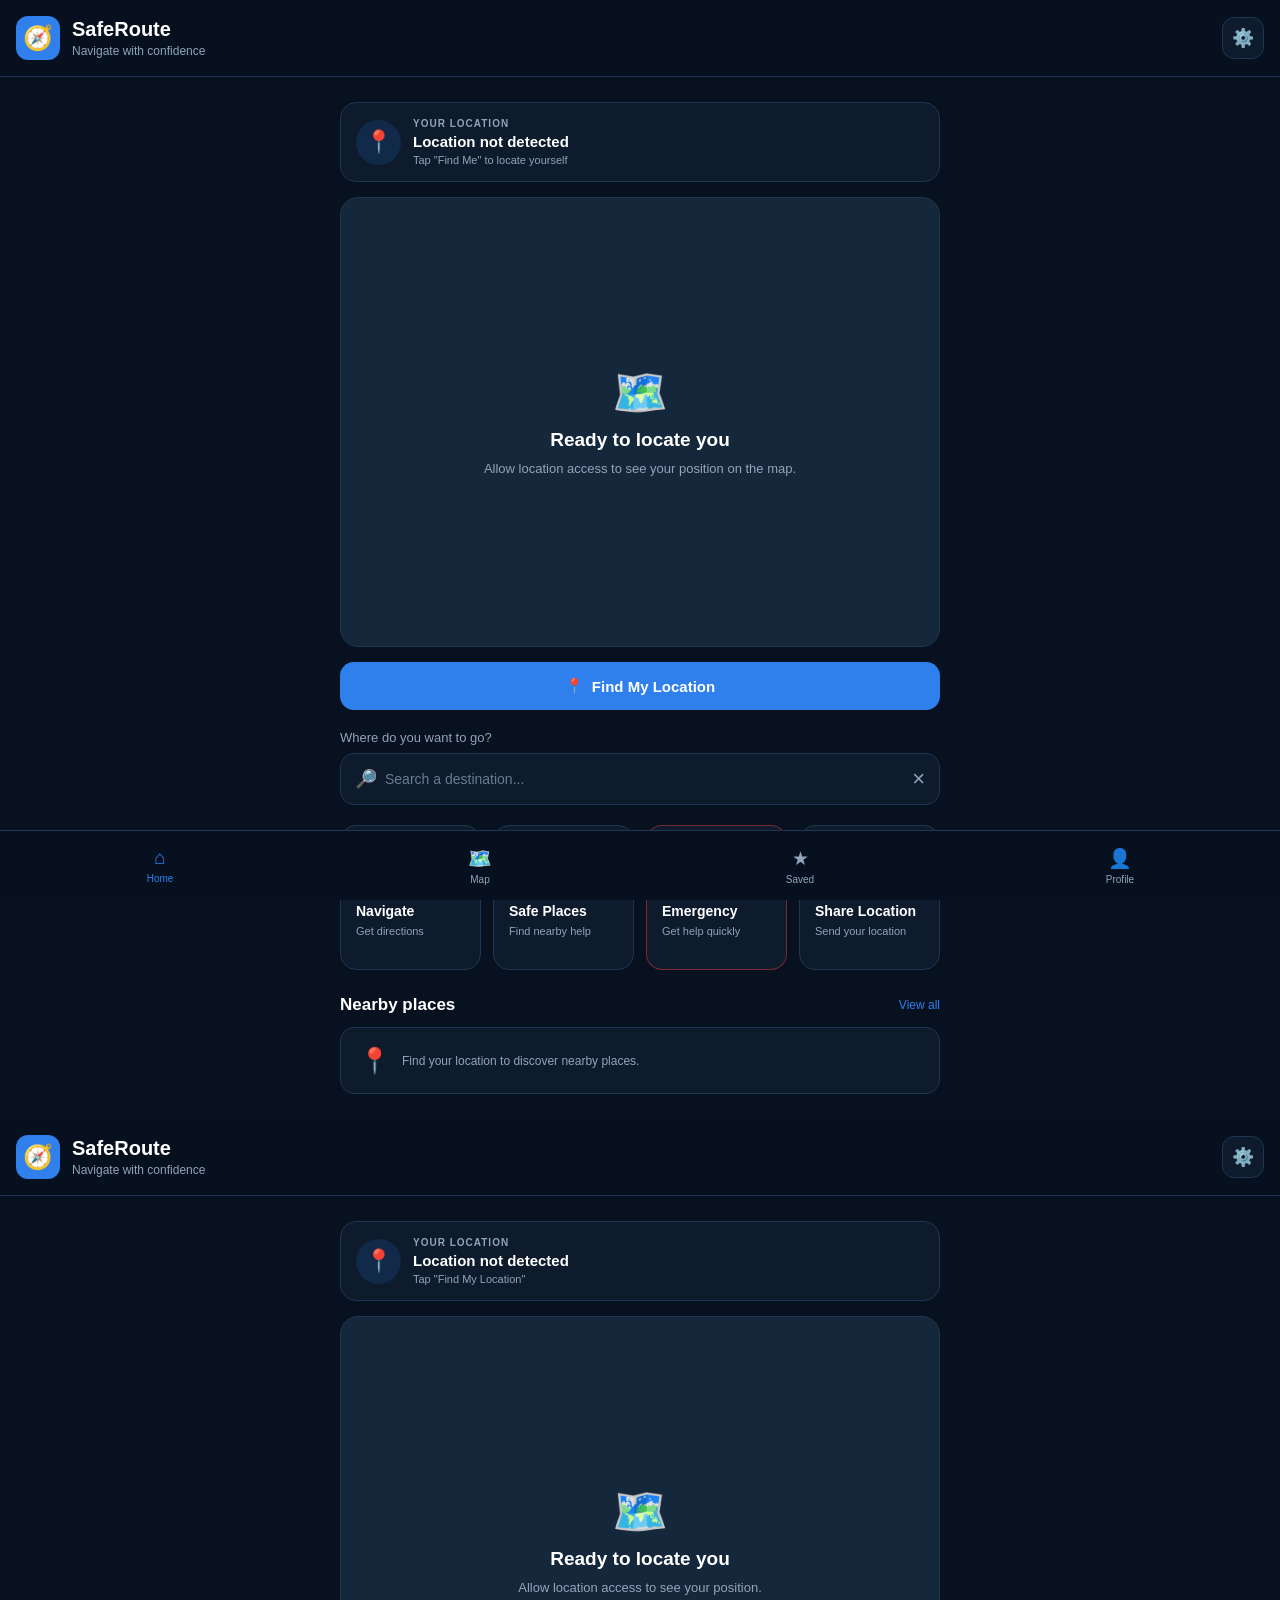
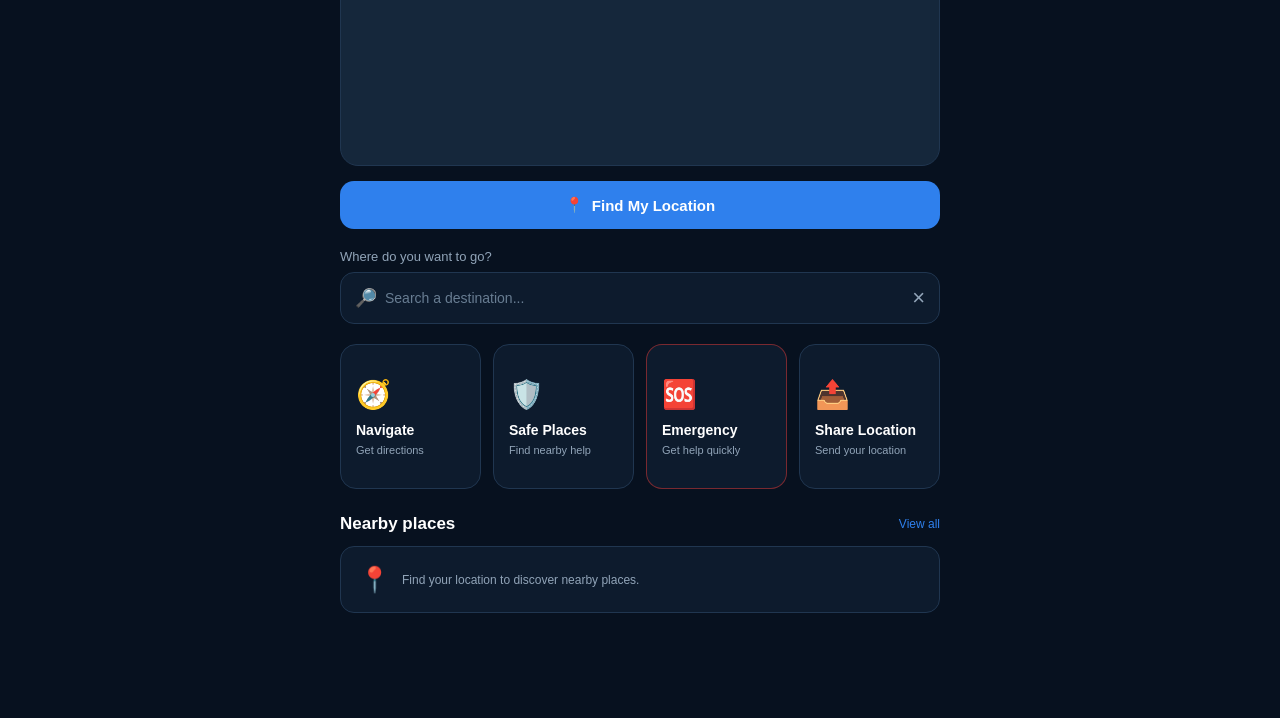
==== index.html @ ec93688d "Rename Index.html to index.html" ====
<!DOCTYPE html>
<html lang="en">
<head>
    <meta charset="UTF-8">

    <meta
        name="viewport"
        content="width=device-width, initial-scale=1.0"
    >

    <meta
        name="theme-color"
        content="#0b1220"
    >

    <meta
        name="description"
        content="SafeRoute - Smart navigation and emergency location assistant"
    >

    <title>SafeRoute</title>

    <link
        rel="stylesheet"
        href="style.css"
    >
</head>

<body>

    <!-- =========================
         APP HEADER
    ========================== -->

    <header class="app-header">

        <div class="brand">
            <div class="brand-icon">🧭</div>

            <div>
                <h1>SafeRoute</h1>
                <p>Navigate with confidence</p>
            </div>
        </div>

        <button
            id="settingsButton"
            class="icon-button"
            aria-label="Settings"
        >
            ⚙️
        </button>

    </header>


    <!-- =========================
         MAIN APP
    ========================== -->

    <main class="app-container">

        <!-- Location status -->

        <section class="location-card">

            <div class="status-icon" id="locationStatusIcon">
                📍
            </div>

            <div class="location-information">

                <span class="small-label">
                    YOUR LOCATION
                </span>

                <strong id="locationText">
                    Location not detected
                </strong>

                <span id="coordinatesText">
                    Tap "Find Me" to locate yourself
                </span>

            </div>

        </section>


        <!-- MAP -->

        <section class="map-container">

            <div id="map">

                <div class="map-message" id="mapMessage">

                    <div class="map-message-icon">
                        🗺️
                    </div>

                    <h2>Ready to locate you</h2>

                    <p>
                        Allow location access to see
                        your position on the map.
                    </p>

                </div>

            </div>

        </section>


        <!-- FIND ME -->

        <button
            id="findMeButton"
            class="primary-button"
        >
            <span>📍</span>
            <span>Find My Location</span>
        </button>


        <!-- DESTINATION SEARCH -->

        <section class="destination-section">

            <label for="destinationInput">
                Where do you want to go?
            </label>

            <div class="search-box">

                <span class="search-icon">
                    🔎
                </span>

                <input
                    type="text"
                    id="destinationInput"
                    placeholder="Search a destination..."
                    autocomplete="off"
                >

                <button
                    id="clearSearchButton"
                    class="clear-button"
                    aria-label="Clear search"
                >
                    ×
                </button>

            </div>

        </section>


        <!-- MAIN ACTIONS -->

        <section class="actions-grid">

            <button
                class="action-card"
                id="navigateButton"
            >

                <span class="action-icon">
                    🧭
                </span>

                <strong>
                    Navigate
                </strong>

                <small>
                    Get directions
                </small>

            </button>


            <button
                class="action-card"
                id="safePlacesButton"
            >

                <span class="action-icon">
                    🛡️
                </span>

                <strong>
                    Safe Places
                </strong>

                <small>
                    Find nearby help
                </small>

            </button>


            <button
                class="action-card emergency-card"
                id="emergencyButton"
            >

                <span class="action-icon">
                    🆘
                </span>

                <strong>
                    Emergency
                </strong>

                <small>
                    Get help quickly
                </small>

            </button>


            <button
                class="action-card"
                id="shareLocationButton"
            >

                <span class="action-icon">
                    📤
                </span>

                <strong>
                    Share Location
                </strong>

                <small>
                    Send your location
                </small>

            </button>

        </section>


        <!-- QUICK PLACES -->

        <section class="quick-section">

            <div class="section-heading">

                <h2>
                    Nearby places
                </h2>

                <button id="viewAllButton">
                    View all
                </button>

            </div>


            <div class="nearby-list" id="nearbyList">

                <div class="nearby-placeholder">

                    <span>📍</span>

                    <p>
                        Find your location to discover
                        nearby places.
                    </p>

                </div>

            </div>

        </section>

    </main>


    <!-- =========================
         BOTTOM NAVIGATION
    ========================== -->

    <nav class="bottom-navigation">

        <button
            class="nav-item active"
            id="homeNav"
        >
            <span>⌂</span>
            <small>Home</small>
        </button>


        <button
            class="nav-item"
            id="mapNav"
        >
            <span>🗺️</span>
            <small>Map</small>
        </button>


        <button
            class="nav-item"
            id="savedNav"
        >
            <span>★</span>
            <small>Saved</small>
        </button>


        <button
            class="nav-item"
            id="profileNav"
        >
            <span>👤</span>
            <small>Profile</small>
        </button>

    </nav>


    <!-- =========================
         EMERGENCY MODAL
    ========================== -->

    <div
        class="modal hidden"
        id="emergencyModal"
    >

        <div class="modal-content emergency-modal">

            <button
                class="modal-close"
                id="closeEmergencyButton"
            >
                ×
            </button>

            <div class="emergency-symbol">
                🆘
            </div>

            <h2>
                Emergency Mode
            </h2>

            <p>
                Your location can be shared with
                your trusted emergency contact.
            </p>

            <div class="emergency-location">

                <span>
                    Current location
                </span>

                <strong id="emergencyLocationText">
                    Not available
                </strong>

            </div>

            <button
                id="shareEmergencyButton"
                class="emergency-action-button"
            >
                📤 Share My Location
            </button>

        </div>

    </div>


    <!-- =========================
         JAVASCRIPT
    ========================== -->

    <script src="app.js"></script>

</body>
</html><!DOCTYPE html>
<html lang="en">
<head>
    <meta charset="UTF-8">

    <meta name="viewport"
          content="width=device-width, initial-scale=1.0">

    <meta name="theme-color"
          content="#07111f">

    <meta name="description"
          content="SafeRoute - Smart navigation and emergency location assistant">

    <title>SafeRoute</title>

    <link rel="stylesheet" href="style.css">
</head>

<body>

    <!-- HEADER -->
    <header class="app-header">

        <div class="brand">
            <div class="brand-icon">🧭</div>

            <div>
                <h1>SafeRoute</h1>
                <p>Navigate with confidence</p>
            </div>
        </div>

        <button
            id="settingsButton"
            class="icon-button">
            ⚙️
        </button>

    </header>


    <!-- MAIN APP -->
    <main class="app-container">

        <!-- LOCATION -->
        <section class="location-card">

            <div
                class="status-icon"
                id="locationStatusIcon">
                📍
            </div>

            <div class="location-information">

                <span class="small-label">
                    YOUR LOCATION
                </span>

                <strong id="locationText">
                    Location not detected
                </strong>

                <span id="coordinatesText">
                    Tap "Find My Location"
                </span>

            </div>

        </section>


        <!-- MAP AREA -->
        <section class="map-container">

            <div id="map">

                <div
                    class="map-message"
                    id="mapMessage">

                    <div class="map-message-icon">
                        🗺️
                    </div>

                    <h2>
                        Ready to locate you
                    </h2>

                    <p>
                        Allow location access to see
                        your position.
                    </p>

                </div>

            </div>

        </section>


        <!-- FIND LOCATION -->
        <button
            id="findMeButton"
            class="primary-button">

            <span>📍</span>

            <span>
                Find My Location
            </span>

        </button>


        <!-- DESTINATION -->
        <section class="destination-section">

            <label for="destinationInput">
                Where do you want to go?
            </label>

            <div class="search-box">

                <span class="search-icon">
                    🔎
                </span>

                <input
                    type="text"
                    id="destinationInput"
                    placeholder="Search a destination..."
                    autocomplete="off">

                <button
                    id="clearSearchButton"
                    class="clear-button">

                    ×

                </button>

            </div>

        </section>


        <!-- ACTIONS -->
        <section class="actions-grid">

            <button
                class="action-card"
                id="navigateButton">

                <span class="action-icon">
                    🧭
                </span>

                <strong>
                    Navigate
                </strong>

                <small>
                    Get directions
                </small>

            </button>


            <button
                class="action-card"
                id="safePlacesButton">

                <span class="action-icon">
                    🛡️
                </span>

                <strong>
                    Safe Places
                </strong>

                <small>
                    Find nearby help
                </small>

            </button>


            <button
                class="action-card emergency-card"
                id="emergencyButton">

                <span class="action-icon">
                    🆘
                </span>

                <strong>
                    Emergency
                </strong>

                <small>
                    Get help quickly
                </small>

            </button>


            <button
                class="action-card"
                id="shareLocationButton">

                <span class="action-icon">
                    📤
                </span>

                <strong>
                    Share Location
                </strong>

                <small>
                    Send your location
                </small>

            </button>

        </section>


        <!-- NEARBY PLACES -->
        <section class="quick-section">

            <div class="section-heading">

                <h2>
                    Nearby places
                </h2>

                <button id="viewAllButton">
                    View all
                </button>

            </div>


            <div
                class="nearby-list"
                id="nearbyList">

                <div class="nearby-placeholder">

                    <span>📍</span>

                    <p>
                        Find your location to discover
                        nearby places.
                    </p>

                </div>

            </div>

        </section>

    </main>


    <!-- BOTTOM NAVIGATION -->
    <nav class="bottom-navigation">

        <button
            class="nav-item active"
            id="homeNav">

            <span>⌂</span>
            <small>Home</small>

        </button>


        <button
            class="nav-item"
            id="mapNav">

            <span>🗺️</span>
            <small>Map</small>

        </button>


        <button
            class="nav-item"
            id="savedNav">

            <span>★</span>
            <small>Saved</small>

        </button>


        <button
            class="nav-item"
            id="profileNav">

            <span>👤</span>
            <small>Profile</small>

        </button>

    </nav>


    <!-- EMERGENCY MODAL -->
    <div
        class="modal hidden"
        id="emergencyModal">

        <div class="modal-content emergency-modal">

            <button
                class="modal-close"
                id="closeEmergencyButton">

                ×

            </button>


            <div class="emergency-symbol">
                🆘
            </div>

            <h2>
                Emergency Mode
            </h2>

            <p>
                Your current location can be shared
                with someone you trust.
            </p>


            <div class="emergency-location">

                <span>
                    Current location
                </span>

                <strong id="emergencyLocationText">
                    Not available
                </strong>

            </div>


            <button
                id="shareEmergencyButton"
                class="emergency-action-button">

                📤 Share My Location

            </button>

        </div>

    </div>


    <!-- =================================================
         SAFEROUTE JAVASCRIPT
         Everything below is JavaScript.
    ================================================== -->

    <script>

        "use strict";


        /* ==========================================
           VARIABLES
        ========================================== */

        let currentLocation = null;


        /* ==========================================
           ELEMENTS
        ========================================== */

        const findMeButton =
            document.getElementById("findMeButton");

        const locationText =
            document.getElementById("locationText");

        const coordinatesText =
            document.getElementById("coordinatesText");

        const locationStatusIcon =
            document.getElementById("locationStatusIcon");

        const mapMessage =
            document.getElementById("mapMessage");

        const destinationInput =
            document.getElementById("destinationInput");

        const clearSearchButton =
            document.getElementById("clearSearchButton");

        const navigateButton =
            document.getElementById("navigateButton");

        const safePlacesButton =
            document.getElementById("safePlacesButton");

        const emergencyButton =
            document.getElementById("emergencyButton");

        const shareLocationButton =
            document.getElementById("shareLocationButton");

        const emergencyModal =
            document.getElementById("emergencyModal");

        const closeEmergencyButton =
            document.getElementById("closeEmergencyButton");

        const shareEmergencyButton =
            document.getElementById("shareEmergencyButton");

        const emergencyLocationText =
            document.getElementById("emergencyLocationText");

        const nearbyList =
            document.getElementById("nearbyList");


        /* ==========================================
           START APP
        ========================================== */

        document.addEventListener(
            "DOMContentLoaded",
            function () {

                console.log("SafeRoute started.");

                checkLocationSupport();

            }
        );


        /* ==========================================
           CHECK GPS
        ========================================== */

        function checkLocationSupport() {

            if (!navigator.geolocation) {

                locationText.textContent =
                    "GPS not supported";

                coordinatesText.textContent =
                    "Your browser cannot access location.";

                findMeButton.disabled = true;

                return;
            }


            locationText.textContent =
                "Ready to locate you";

            coordinatesText.textContent =
                "Tap Find My Location";
        }


        /* ==========================================
           FIND LOCATION
        ========================================== */

        function findMyLocation() {

            if (!navigator.geolocation) {

                showLocationError(
                    "GPS is not supported by this browser."
                );

                return;
            }


            findMeButton.disabled = true;

            findMeButton.innerHTML =
                "<span>⏳</span><span>Finding you...</span>";

            locationText.textContent =
                "Finding your location...";

            coordinatesText.textContent =
                "Please allow location access";


            navigator.geolocation.getCurrentPosition(

                handleLocationSuccess,

                handleLocationError,

                {
                    enableHighAccuracy: true,
                    timeout: 20000,
                    maximumAge: 0
                }

            );

        }


        /* ==========================================
           LOCATION SUCCESS
        ========================================== */

        function handleLocationSuccess(position) {

            const latitude =
                position.coords.latitude;

            const longitude =
                position.coords.longitude;

            const accuracy =
                position.coords.accuracy;


            currentLocation = {

                latitude: latitude,

                longitude: longitude,

                accuracy: accuracy

            };


            locationText.textContent =
                "Location detected";


            coordinatesText.textContent =
                latitude.toFixed(6) +
                ", " +
                longitude.toFixed(6) +
                " • Accuracy ±" +
                Math.round(accuracy) +
                "m";


            locationStatusIcon.textContent =
                "✅";


            findMeButton.disabled = false;

            findMeButton.innerHTML =
                "<span>📍</span>" +
                "<span>Update My Location</span>";


            mapMessage.innerHTML = `

                <div class="map-message-icon">
                    📍
                </div>

                <h2>
                    You are here
                </h2>

                <p>
                    Latitude:
                    ${latitude.toFixed(6)}

                    <br>

                    Longitude:
                    ${longitude.toFixed(6)}
                </p>

            `;


            updateEmergencyLocation();

            updateNearbyPlaces();


            console.log(
                "SafeRoute location:",
                currentLocation
            );

        }


        /* ==========================================
           LOCATION ERROR
        ========================================== */

        function handleLocationError(error) {

            let message =
                "Unable to determine your location.";


            if (
                error.code ===
                error.PERMISSION_DENIED
            ) {

                message =
                    "Location permission was denied.";

            }


            else if (
                error.code ===
                error.POSITION_UNAVAILABLE
            ) {

                message =
                    "Your location is unavailable.";

            }


            else if (
                error.code ===
                error.TIMEOUT
            ) {

                message =
                    "Location request timed out.";

            }


            showLocationError(message);

        }


        /* ==========================================
           SHOW GPS ERROR
        ========================================== */

        function showLocationError(message) {

            locationText.textContent =
                "Location unavailable";

            coordinatesText.textContent =
                message;

            locationStatusIcon.textContent =
                "⚠️";


            findMeButton.disabled = false;

            findMeButton.innerHTML =
                "<span>📍</span>" +
                "<span>Try Again</span>";

        }


        /* ==========================================
           SEARCH BOX
        ========================================== */

        destinationInput.addEventListener(
            "input",
            function () {

                if (
                    destinationInput.value.trim()
                    === ""
                ) {

                    clearSearchButton.style.display =
                        "none";

                }

                else {

                    clearSearchButton.style.display =
                        "block";

                }

            }
        );


        /* ==========================================
           CLEAR SEARCH
        ========================================== */

        clearSearchButton.addEventListener(
            "click",
            function () {

                destinationInput.value = "";

                clearSearchButton.style.display =
                    "none";

                destinationInput.focus();

            }
        );


        /* ==========================================
           NAVIGATE
        ========================================== */

        navigateButton.addEventListener(
            "click",
            function () {

                const destination =
                    destinationInput.value.trim();


                if (!currentLocation) {

                    alert(
                        "Please find your location first."
                    );

                    findMyLocation();

                    return;
                }


                if (!destination) {

                    alert(
                        "Enter a destination first."
                    );

                    destinationInput.focus();

                    return;
                }


                alert(
                    "Navigation for " +
                    destination +
                    " will be connected next."
                );

            }
        );


        /* ==========================================
           SAFE PLACES
        ========================================== */

        safePlacesButton.addEventListener(
            "click",
            function () {

                if (!currentLocation) {

                    alert(
                        "Please find your location first."
                    );

                    findMyLocation();

                    return;
                }


                alert(
                    "Nearby hospitals, police stations, " +
                    "pharmacies and other places will " +
                    "be connected next."
                );

            }
        );


        /* ==========================================
           EMERGENCY MODE
        ========================================== */

        emergencyButton.addEventListener(
            "click",
            function () {

                updateEmergencyLocation();

                emergencyModal.classList.remove(
                    "hidden"
                );

            }
        );


        /* ==========================================
           CLOSE EMERGENCY
        ========================================== */

        closeEmergencyButton.addEventListener(
            "click",
            function () {

                emergencyModal.classList.add(
                    "hidden"
                );

            }
        );


        /* ==========================================
           UPDATE EMERGENCY LOCATION
        ========================================== */

        function updateEmergencyLocation() {

            if (!currentLocation) {

                emergencyLocationText.textContent =
                    "Location not detected";

                return;
            }


            emergencyLocationText.textContent =

                currentLocation.latitude.toFixed(6) +
                ", " +
                currentLocation.longitude.toFixed(6);

        }


        /* ==========================================
           SHARE LOCATION
        ========================================== */

        async function shareCurrentLocation() {

            if (!currentLocation) {

                alert(
                    "Find your location first."
                );

                findMyLocation();

                return;
            }


            const latitude =
                currentLocation.latitude;

            const longitude =
                currentLocation.longitude;


            const locationURL =
                "https://www.google.com/maps?q=" +
                latitude +
                "," +
                longitude;


            const shareText =
                "My current SafeRoute location:\n" +
                locationURL;


            if (navigator.share) {

                try {

                    await navigator.share({

                        title:
                            "My SafeRoute Location",

                        text:
                            shareText

                    });

                }

                catch (error) {

                    console.log(
                        "Sharing cancelled."
                    );

                }

            }

            else {

                try {

                    await navigator.clipboard.writeText(
                        locationURL
                    );

                    alert(
                        "Location link copied."
                    );

                }

                catch (error) {

                    alert(locationURL);

                }
---- style.css ----
/* ================================
   SAFEROUTE
   GLOBAL STYLES
================================ */

* {
    margin: 0;
    padding: 0;
    box-sizing: border-box;
}

:root {
    --background: #07111f;
    --surface: #0d1b2d;
    --surface-light: #13263d;
    --border: #203650;
    --text: #ffffff;
    --muted: #91a4b8;
    --primary: #2f80ed;
    --primary-dark: #1765c1;
    --danger: #e53935;
    --success: #20c997;
}

html {
    scroll-behavior: smooth;
}

body {
    min-height: 100vh;
    background: var(--background);
    color: var(--text);
    font-family: Arial, Helvetica, sans-serif;
    padding-bottom: 80px;
}


/* ================================
   HEADER
================================ */

.app-header {
    position: sticky;
    top: 0;
    z-index: 100;

    display: flex;
    align-items: center;
    justify-content: space-between;

    padding: 16px;

    background: rgba(7, 17, 31, 0.96);
    border-bottom: 1px solid var(--border);
}

.brand {
    display: flex;
    align-items: center;
    gap: 12px;
}

.brand-icon {
    width: 44px;
    height: 44px;

    display: flex;
    align-items: center;
    justify-content: center;

    border-radius: 12px;

    background: var(--primary);

    font-size: 24px;
}

.brand h1 {
    font-size: 20px;
    margin-bottom: 3px;
}

.brand p {
    color: var(--muted);
    font-size: 12px;
}

.icon-button {
    width: 42px;
    height: 42px;

    border: 1px solid var(--border);
    border-radius: 12px;

    background: var(--surface);

    color: white;
    font-size: 18px;

    cursor: pointer;
}


/* ================================
   MAIN CONTAINER
================================ */

.app-container {
    width: 100%;
    max-width: 650px;

    margin: auto;
    padding: 16px;
}


/* ================================
   LOCATION CARD
================================ */

.location-card {
    display: flex;
    align-items: center;

    gap: 12px;

    padding: 15px;

    margin-bottom: 15px;

    border: 1px solid var(--border);
    border-radius: 16px;

    background: var(--surface);
}

.status-icon {
    width: 45px;
    height: 45px;

    display: flex;
    align-items: center;
    justify-content: center;

    border-radius: 50%;

    background: rgba(47, 128, 237, 0.15);

    font-size: 22px;
}

.location-information {
    display: flex;
    flex-direction: column;

    gap: 4px;

    min-width: 0;
}

.small-label {
    color: var(--muted);
    font-size: 10px;
    font-weight: bold;
    letter-spacing: 1px;
}

#locationText {
    font-size: 15px;

    overflow: hidden;
    text-overflow: ellipsis;
    white-space: nowrap;
}

#coordinatesText {
    color: var(--muted);
    font-size: 11px;
}


/* ================================
   MAP
================================ */

.map-container {
    width: 100%;
    height: 350px;

    overflow: hidden;

    margin-bottom: 15px;

    border-radius: 18px;

    border: 1px solid var(--border);

    background: #15273b;
}

#map {
    width: 100%;
    height: 100%;

    position: relative;
}

.map-message {
    position: absolute;

    top: 50%;
    left: 50%;

    transform: translate(-50%, -50%);

    width: 85%;

    text-align: center;

    padding: 20px;
}

.map-message-icon {
    font-size: 45px;

    margin-bottom: 10px;
}

.map-message h2 {
    font-size: 19px;

    margin-bottom: 8px;
}

.map-message p {
    color: var(--muted);

    font-size: 13px;

    line-height: 1.5;
}


/* ================================
   PRIMARY BUTTON
================================ */

.primary-button {
    width: 100%;

    display: flex;
    align-items: center;
    justify-content: center;

    gap: 8px;

    padding: 15px;

    border: none;
    border-radius: 14px;

    background: var(--primary);

    color: white;

    font-size: 15px;
    font-weight: bold;

    cursor: pointer;

    margin-bottom: 20px;

    transition: 0.2s;
}

.primary-button:active {
    transform: scale(0.98);
    background: var(--primary-dark);
}


/* ================================
   DESTINATION SEARCH
================================ */

.destination-section {
    margin-bottom: 20px;
}

.destination-section label {
    display: block;

    margin-bottom: 8px;

    color: var(--muted);

    font-size: 13px;
}

.search-box {
    display: flex;
    align-items: center;

    gap: 8px;

    padding: 12px 14px;

    border-radius: 14px;

    border: 1px solid var(--border);

    background: var(--surface);
}

.search-icon {
    font-size: 18px;
}

.search-box input {
    width: 100%;

    border: none;
    outline: none;

    background: transparent;

    color: white;

    font-size: 14px;
}

.search-box input::placeholder {
    color: #687d92;
}

.clear-button {
    border: none;

    background: transparent;

    color: var(--muted);

    font-size: 22px;

    cursor: pointer;
}


/* ================================
   ACTION GRID
================================ */

.actions-grid {
    display: grid;

    grid-template-columns: repeat(2, 1fr);

    gap: 12px;

    margin-bottom: 25px;
}

.action-card {
    min-height: 125px;

    display: flex;
    flex-direction: column;

    align-items: flex-start;
    justify-content: center;

    gap: 6px;

    padding: 15px;

    border: 1px solid var(--border);

    border-radius: 16px;

    background: var(--surface);

    color: white;

    text-align: left;

    cursor: pointer;

    transition: 0.2s;
}

.action-card:active {
    transform: scale(0.97);
}

.action-icon {
    font-size: 28px;

    margin-bottom: 5px;
}

.action-card strong {
    font-size: 14px;
}

.action-card small {
    color: var(--muted);

    font-size: 11px;
}

.emergency-card {
    border-color: rgba(229, 57, 53, 0.5);
}


/* ================================
   NEARBY PLACES
================================ */

.section-heading {
    display: flex;

    align-items: center;
    justify-content: space-between;

    margin-bottom: 12px;
}

.section-heading h2 {
    font-size: 17px;
}

.section-heading button {
    border: none;

    background: transparent;

    color: var(--primary);

    font-size: 12px;

    cursor: pointer;
}

.nearby-list {
    display: flex;
    flex-direction: column;

    gap: 10px;
}

.nearby-placeholder {
    display: flex;
    align-items: center;

    gap: 12px;

    padding: 18px;

    border-radius: 14px;

    border: 1px solid var(--border);

    background: var(--surface);
}

.nearby-placeholder span {
    font-size: 25px;
}

.nearby-placeholder p {
    color: var(--muted);

    font-size: 12px;

    line-height: 1.5;
}


/* ================================
   BOTTOM NAVIGATION
================================ */

.bottom-navigation {
    position: fixed;

    bottom: 0;
    left: 0;
    right: 0;

    z-index: 200;

    height: 70px;

    display: flex;
    align-items: center;
    justify-content: space-around;

    background: rgba(7, 17, 31, 0.98);

    border-top: 1px solid var(--border);
}

.nav-item {
    width: 25%;
    height: 100%;

    display: flex;
    flex-direction: column;

    align-items: center;
    justify-content: center;

    gap: 4px;

    border: none;

    background: transparent;

    color: var(--muted);

    cursor: pointer;
}

.nav-item span {
    font-size: 19px;
}

.nav-item small {
    font-size: 10px;
}

.nav-item.active {
    color: var(--primary);
}


/* ================================
   MODAL
================================ */

.modal {
    position: fixed;

    inset: 0;

    z-index: 1000;

    display: flex;
    align-items: center;
    justify-content: center;

    padding: 20px;

    background: rgba(0, 0, 0, 0.75);
}

.hidden {
    display: none;
}

.modal-content {
    width: 100%;
    max-width: 400px;

    position: relative;

    padding: 25px;

    border-radius: 20px;

    background: var(--surface);

    border: 1px solid var(--border);

    text-align: center;
}

.modal-close {
    position: absolute;

    top: 12px;
    right: 15px;

    border: none;

    background: transparent;

    color: var(--muted);

    font-size: 28px;

    cursor: pointer;
}

.emergency-symbol {
    font-size: 55px;

    margin-bottom: 10px;
}

.emergency-modal h2 {
    margin-bottom: 10px;
}

.emergency-modal > p {
    color: var(--muted);

    font-size: 13px;

    line-height: 1.5;

    margin-bottom: 20px;
}

.emergency-location {
    display: flex;
    flex-direction: column;

    gap: 6px;

    padding: 14px;

    margin-bottom: 15px;

    border-radius: 12px;

    background: var(--background);
}

.emergency-location span {
    color: var(--muted);

    font-size: 11px;
}

.emergency-location strong {
    font-size: 12px;

    word-break: break-word;
}

.emergency-action-button {
    width: 100%;

    padding: 14px;

    border: none;

    border-radius: 12px;

    background: var(--danger);

    color: white;

    font-weight: bold;

    cursor: pointer;
}


/* ================================
   RESPONSIVE DESIGN
================================ */

@media (min-width: 700px) {

    .app-container {
        padding: 25px;
    }

    .map-container {
        height: 450px;
    }

    .actions-grid {
        grid-template-columns: repeat(4, 1fr);
    }

    .action-card {
        min-height: 145px;
    }
}
---- style.css ----
/* ================================
   SAFEROUTE
   GLOBAL STYLES
================================ */

* {
    margin: 0;
    padding: 0;
    box-sizing: border-box;
}

:root {
    --background: #07111f;
    --surface: #0d1b2d;
    --surface-light: #13263d;
    --border: #203650;
    --text: #ffffff;
    --muted: #91a4b8;
    --primary: #2f80ed;
    --primary-dark: #1765c1;
    --danger: #e53935;
    --success: #20c997;
}

html {
    scroll-behavior: smooth;
}

body {
    min-height: 100vh;
    background: var(--background);
    color: var(--text);
    font-family: Arial, Helvetica, sans-serif;
    padding-bottom: 80px;
}


/* ================================
   HEADER
================================ */

.app-header {
    position: sticky;
    top: 0;
    z-index: 100;

    display: flex;
    align-items: center;
    justify-content: space-between;

    padding: 16px;

    background: rgba(7, 17, 31, 0.96);
    border-bottom: 1px solid var(--border);
}

.brand {
    display: flex;
    align-items: center;
    gap: 12px;
}

.brand-icon {
    width: 44px;
    height: 44px;

    display: flex;
    align-items: center;
    justify-content: center;

    border-radius: 12px;

    background: var(--primary);

    font-size: 24px;
}

.brand h1 {
    font-size: 20px;
    margin-bottom: 3px;
}

.brand p {
    color: var(--muted);
    font-size: 12px;
}

.icon-button {
    width: 42px;
    height: 42px;

    border: 1px solid var(--border);
    border-radius: 12px;

    background: var(--surface);

    color: white;
    font-size: 18px;

    cursor: pointer;
}


/* ================================
   MAIN CONTAINER
================================ */

.app-container {
    width: 100%;
    max-width: 650px;

    margin: auto;
    padding: 16px;
}


/* ================================
   LOCATION CARD
================================ */

.location-card {
    display: flex;
    align-items: center;

    gap: 12px;

    padding: 15px;

    margin-bottom: 15px;

    border: 1px solid var(--border);
    border-radius: 16px;

    background: var(--surface);
}

.status-icon {
    width: 45px;
    height: 45px;

    display: flex;
    align-items: center;
    justify-content: center;

    border-radius: 50%;

    background: rgba(47, 128, 237, 0.15);

    font-size: 22px;
}

.location-information {
    display: flex;
    flex-direction: column;

    gap: 4px;

    min-width: 0;
}

.small-label {
    color: var(--muted);
    font-size: 10px;
    font-weight: bold;
    letter-spacing: 1px;
}

#locationText {
    font-size: 15px;

    overflow: hidden;
    text-overflow: ellipsis;
    white-space: nowrap;
}

#coordinatesText {
    color: var(--muted);
    font-size: 11px;
}


/* ================================
   MAP
================================ */

.map-container {
    width: 100%;
    height: 350px;

    overflow: hidden;

    margin-bottom: 15px;

    border-radius: 18px;

    border: 1px solid var(--border);

    background: #15273b;
}

#map {
    width: 100%;
    height: 100%;

    position: relative;
}

.map-message {
    position: absolute;

    top: 50%;
    left: 50%;

    transform: translate(-50%, -50%);

    width: 85%;

    text-align: center;

    padding: 20px;
}

.map-message-icon {
    font-size: 45px;

    margin-bottom: 10px;
}

.map-message h2 {
    font-size: 19px;

    margin-bottom: 8px;
}

.map-message p {
    color: var(--muted);

    font-size: 13px;

    line-height: 1.5;
}


/* ================================
   PRIMARY BUTTON
================================ */

.primary-button {
    width: 100%;

    display: flex;
    align-items: center;
    justify-content: center;

    gap: 8px;

    padding: 15px;

    border: none;
    border-radius: 14px;

    background: var(--primary);

    color: white;

    font-size: 15px;
    font-weight: bold;

    cursor: pointer;

    margin-bottom: 20px;

    transition: 0.2s;
}

.primary-button:active {
    transform: scale(0.98);
    background: var(--primary-dark);
}


/* ================================
   DESTINATION SEARCH
================================ */

.destination-section {
    margin-bottom: 20px;
}

.destination-section label {
    display: block;

    margin-bottom: 8px;

    color: var(--muted);

    font-size: 13px;
}

.search-box {
    display: flex;
    align-items: center;

    gap: 8px;

    padding: 12px 14px;

    border-radius: 14px;

    border: 1px solid var(--border);

    background: var(--surface);
}

.search-icon {
    font-size: 18px;
}

.search-box input {
    width: 100%;

    border: none;
    outline: none;

    background: transparent;

    color: white;

    font-size: 14px;
}

.search-box input::placeholder {
    color: #687d92;
}

.clear-button {
    border: none;

    background: transparent;

    color: var(--muted);

    font-size: 22px;

    cursor: pointer;
}


/* ================================
   ACTION GRID
================================ */

.actions-grid {
    display: grid;

    grid-template-columns: repeat(2, 1fr);

    gap: 12px;

    margin-bottom: 25px;
}

.action-card {
    min-height: 125px;

    display: flex;
    flex-direction: column;

    align-items: flex-start;
    justify-content: center;

    gap: 6px;

    padding: 15px;

    border: 1px solid var(--border);

    border-radius: 16px;

    background: var(--surface);

    color: white;

    text-align: left;

    cursor: pointer;

    transition: 0.2s;
}

.action-card:active {
    transform: scale(0.97);
}

.action-icon {
    font-size: 28px;

    margin-bottom: 5px;
}

.action-card strong {
    font-size: 14px;
}

.action-card small {
    color: var(--muted);

    font-size: 11px;
}

.emergency-card {
    border-color: rgba(229, 57, 53, 0.5);
}


/* ================================
   NEARBY PLACES
================================ */

.section-heading {
    display: flex;

    align-items: center;
    justify-content: space-between;

    margin-bottom: 12px;
}

.section-heading h2 {
    font-size: 17px;
}

.section-heading button {
    border: none;

    background: transparent;

    color: var(--primary);

    font-size: 12px;

    cursor: pointer;
}

.nearby-list {
    display: flex;
    flex-direction: column;

    gap: 10px;
}

.nearby-placeholder {
    display: flex;
    align-items: center;

    gap: 12px;

    padding: 18px;

    border-radius: 14px;

    border: 1px solid var(--border);

    background: var(--surface);
}

.nearby-placeholder span {
    font-size: 25px;
}

.nearby-placeholder p {
    color: var(--muted);

    font-size: 12px;

    line-height: 1.5;
}


/* ================================
   BOTTOM NAVIGATION
================================ */

.bottom-navigation {
    position: fixed;

    bottom: 0;
    left: 0;
    right: 0;

    z-index: 200;

    height: 70px;

    display: flex;
    align-items: center;
    justify-content: space-around;

    background: rgba(7, 17, 31, 0.98);

    border-top: 1px solid var(--border);
}

.nav-item {
    width: 25%;
    height: 100%;

    display: flex;
    flex-direction: column;

    align-items: center;
    justify-content: center;

    gap: 4px;

    border: none;

    background: transparent;

    color: var(--muted);

    cursor: pointer;
}

.nav-item span {
    font-size: 19px;
}

.nav-item small {
    font-size: 10px;
}

.nav-item.active {
    color: var(--primary);
}


/* ================================
   MODAL
================================ */

.modal {
    position: fixed;

    inset: 0;

    z-index: 1000;

    display: flex;
    align-items: center;
    justify-content: center;

    padding: 20px;

    background: rgba(0, 0, 0, 0.75);
}

.hidden {
    display: none;
}

.modal-content {
    width: 100%;
    max-width: 400px;

    position: relative;

    padding: 25px;

    border-radius: 20px;

    background: var(--surface);

    border: 1px solid var(--border);

    text-align: center;
}

.modal-close {
    position: absolute;

    top: 12px;
    right: 15px;

    border: none;

    background: transparent;

    color: var(--muted);

    font-size: 28px;

    cursor: pointer;
}

.emergency-symbol {
    font-size: 55px;

    margin-bottom: 10px;
}

.emergency-modal h2 {
    margin-bottom: 10px;
}

.emergency-modal > p {
    color: var(--muted);

    font-size: 13px;

    line-height: 1.5;

    margin-bottom: 20px;
}

.emergency-location {
    display: flex;
    flex-direction: column;

    gap: 6px;

    padding: 14px;

    margin-bottom: 15px;

    border-radius: 12px;

    background: var(--background);
}

.emergency-location span {
    color: var(--muted);

    font-size: 11px;
}

.emergency-location strong {
    font-size: 12px;

    word-break: break-word;
}

.emergency-action-button {
    width: 100%;

    padding: 14px;

    border: none;

    border-radius: 12px;

    background: var(--danger);

    color: white;

    font-weight: bold;

    cursor: pointer;
}


/* ================================
   RESPONSIVE DESIGN
================================ */

@media (min-width: 700px) {

    .app-container {
        padding: 25px;
    }

    .map-container {
        height: 450px;
    }

    .actions-grid {
        grid-template-columns: repeat(4, 1fr);
    }

    .action-card {
        min-height: 145px;
    }
}
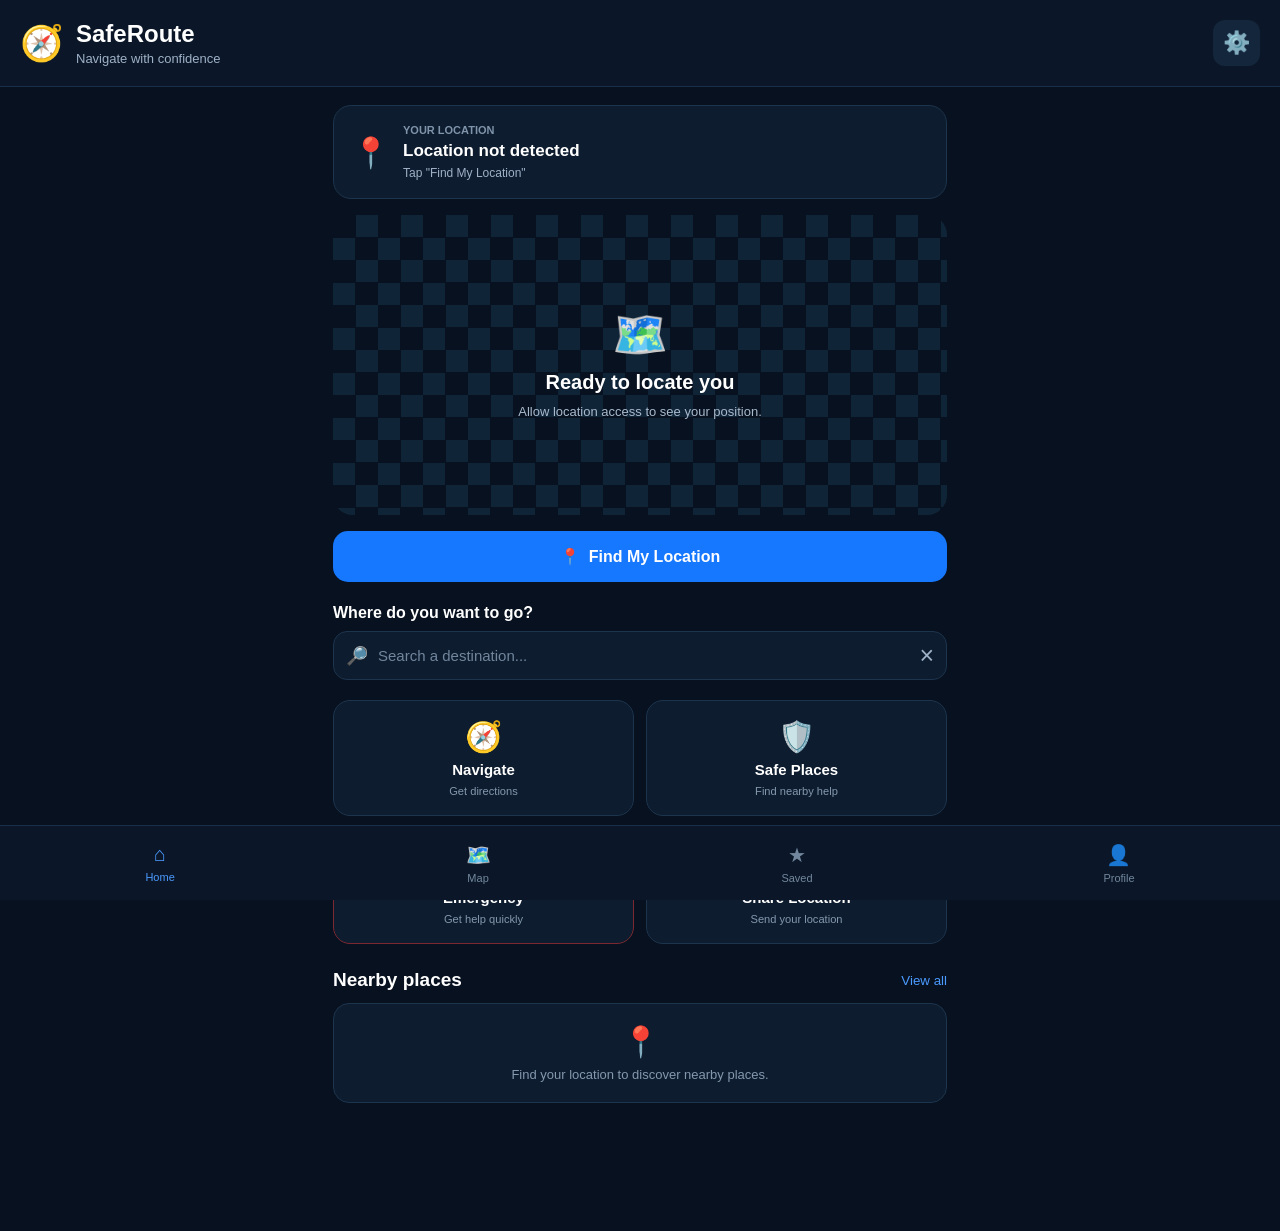
==== commit 68be8003: "Create index.html" ====
--- a/index.html
+++ b/index.html
@@ -1,924 +1,769 @@
 <!DOCTYPE html>
 <html lang="en">
 <head>
-    <meta charset="UTF-8">
-
-    <meta
-        name="viewport"
-        content="width=device-width, initial-scale=1.0"
-    >
-
-    <meta
-        name="theme-color"
-        content="#0b1220"
-    >
-
-    <meta
-        name="description"
-        content="SafeRoute - Smart navigation and emergency location assistant"
-    >
-
-    <title>SafeRoute</title>
-
-    <link
-        rel="stylesheet"
-        href="style.css"
-    >
+<meta charset="UTF-8">
+<meta name="viewport" content="width=device-width, initial-scale=1.0">
+<meta name="theme-color" content="#07111f">
+<meta name="description" content="SafeRoute - Smart navigation and emergency location assistant">
+<title>SafeRoute</title>
+
+<style>
+* {
+    box-sizing: border-box;
+    margin: 0;
+    padding: 0;
+}
+
+body {
+    font-family: Arial, sans-serif;
+    background: #07111f;
+    color: white;
+    min-height: 100vh;
+    padding-bottom: 90px;
+}
+
+.app-header {
+    display: flex;
+    justify-content: space-between;
+    align-items: center;
+    padding: 20px;
+    background: #0b1728;
+    border-bottom: 1px solid #1b3048;
+}
+
+.brand {
+    display: flex;
+    align-items: center;
+    gap: 12px;
+}
+
+.brand-icon {
+    font-size: 35px;
+}
+
+.brand h1 {
+    font-size: 24px;
+}
+
+.brand p {
+    color: #9fb1c7;
+    font-size: 13px;
+    margin-top: 3px;
+}
+
+.icon-button {
+    background: #14263b;
+    border: none;
+    color: white;
+    font-size: 22px;
+    padding: 10px;
+    border-radius: 12px;
+    cursor: pointer;
+}
+
+.app-container {
+    width: 100%;
+    max-width: 650px;
+    margin: auto;
+    padding: 18px;
+}
+
+.location-card {
+    display: flex;
+    align-items: center;
+    gap: 14px;
+    background: #0d1c2e;
+    border: 1px solid #1d344d;
+    border-radius: 18px;
+    padding: 18px;
+    margin-bottom: 16px;
+}
+
+.status-icon {
+    font-size: 30px;
+}
+
+.location-information {
+    display: flex;
+    flex-direction: column;
+    gap: 5px;
+}
+
+.small-label {
+    color: #7f94ab;
+    font-size: 11px;
+    font-weight: bold;
+}
+
+#locationText {
+    font-size: 17px;
+}
+
+#coordinatesText {
+    color: #9fb1c7;
+    font-size: 12px;
+}
+
+.map-container {
+    width: 100%;
+    height: 300px;
+    border-radius: 20px;
+    overflow: hidden;
+    margin-bottom: 16px;
+}
+
+#map {
+    height: 100%;
+    width: 100%;
+    background:
+        linear-gradient(45deg, #102438 25%, transparent 25%),
+        linear-gradient(-45deg, #102438 25%, transparent 25%),
+        linear-gradient(45deg, transparent 75%, #102438 75%),
+        linear-gradient(-45deg, transparent 75%, #102438 75%);
+    background-size: 45px 45px;
+    background-position: 0 0, 0 22px, 22px -22px, -22px 0;
+    position: relative;
+    display: flex;
+    justify-content: center;
+    align-items: center;
+}
+
+.map-message {
+    text-align: center;
+    padding: 20px;
+    color: #a9bacd;
+}
+
+.map-message-icon {
+    font-size: 45px;
+    margin-bottom: 10px;
+}
+
+.map-message h2 {
+    color: white;
+    font-size: 20px;
+    margin-bottom: 8px;
+}
+
+.map-message p {
+    font-size: 13px;
+    line-height: 1.5;
+}
+
+.map-pin {
+    position: absolute;
+    font-size: 45px;
+    transform: translate(-50%, -50%);
+    left: 50%;
+    top: 50%;
+}
+
+.primary-button {
+    width: 100%;
+    padding: 16px;
+    border: none;
+    border-radius: 15px;
+    background: #1677ff;
+    color: white;
+    font-size: 16px;
+    font-weight: bold;
+    cursor: pointer;
+    display: flex;
+    justify-content: center;
+    align-items: center;
+    gap: 9px;
+    margin-bottom: 22px;
+}
+
+.primary-button:disabled {
+    opacity: 0.6;
+}
+
+.destination-section {
+    margin-bottom: 20px;
+}
+
+.destination-section label {
+    display: block;
+    margin-bottom: 9px;
+    font-weight: bold;
+}
+
+.search-box {
+    display: flex;
+    align-items: center;
+    background: #0d1c2e;
+    border: 1px solid #1d344d;
+    border-radius: 14px;
+    padding: 0 12px;
+}
+
+.search-icon {
+    font-size: 18px;
+}
+
+.search-box input {
+    width: 100%;
+    padding: 15px 10px;
+    background: transparent;
+    border: none;
+    outline: none;
+    color: white;
+    font-size: 15px;
+}
+
+.search-box input::placeholder {
+    color: #71869d;
+}
+
+.clear-button {
+    background: transparent;
+    border: none;
+    color: #9fb1c7;
+    font-size: 25px;
+    cursor: pointer;
+}
+
+.actions-grid {
+    display: grid;
+    grid-template-columns: 1fr 1fr;
+    gap: 12px;
+    margin-bottom: 25px;
+}
+
+.action-card {
+    background: #0d1c2e;
+    border: 1px solid #1d344d;
+    border-radius: 17px;
+    padding: 18px 10px;
+    color: white;
+    cursor: pointer;
+    display: flex;
+    flex-direction: column;
+    align-items: center;
+    gap: 7px;
+}
+
+.action-card:active {
+    transform: scale(0.97);
+}
+
+.action-icon {
+    font-size: 30px;
+}
+
+.action-card strong {
+    font-size: 15px;
+}
+
+.action-card small {
+    color: #8498ae;
+}
+
+.emergency-card {
+    border-color: #7b2830;
+}
+
+.quick-section {
+    margin-bottom: 20px;
+}
+
+.section-heading {
+    display: flex;
+    justify-content: space-between;
+    align-items: center;
+    margin-bottom: 12px;
+}
+
+.section-heading h2 {
+    font-size: 19px;
+}
+
+.section-heading button {
+    background: transparent;
+    color: #4b9aff;
+    border: none;
+    cursor: pointer;
+}
+
+.nearby-list {
+    background: #0d1c2e;
+    border-radius: 16px;
+    padding: 20px;
+    border: 1px solid #1d344d;
+}
+
+.nearby-placeholder {
+    text-align: center;
+    color: #8498ae;
+}
+
+.nearby-placeholder span {
+    font-size: 30px;
+}
+
+.nearby-placeholder p {
+    margin-top: 8px;
+    font-size: 13px;
+}
+
+.bottom-navigation {
+    position: fixed;
+    bottom: 0;
+    left: 0;
+    right: 0;
+    height: 75px;
+    background: #0b1728;
+    border-top: 1px solid #1b3048;
+    display: flex;
+    justify-content: space-around;
+    align-items: center;
+    z-index: 10;
+}
+
+.nav-item {
+    background: transparent;
+    border: none;
+    color: #72879d;
+    cursor: pointer;
+    display: flex;
+    flex-direction: column;
+    align-items: center;
+    gap: 5px;
+    font-size: 20px;
+}
+
+.nav-item small {
+    font-size: 11px;
+}
+
+.nav-item.active {
+    color: #4b9aff;
+}
+
+.modal {
+    position: fixed;
+    inset: 0;
+    background: rgba(0,0,0,0.75);
+    display: flex;
+    align-items: center;
+    justify-content: center;
+    padding: 20px;
+    z-index: 100;
+}
+
+.hidden {
+    display: none;
+}
+
+.modal-content {
+    width: 100%;
+    max-width: 420px;
+    background: #0d1c2e;
+    border: 1px solid #29435f;
+    border-radius: 22px;
+    padding: 28px 20px;
+    text-align: center;
+    position: relative;
+}
+
+.modal-close {
+    position: absolute;
+    right: 15px;
+    top: 10px;
+    background: transparent;
+    border: none;
+    color: white;
+    font-size: 30px;
+    cursor: pointer;
+}
+
+.emergency-symbol {
+    font-size: 55px;
+    margin-bottom: 10px;
+}
+
+.modal-content h2 {
+    margin-bottom: 10px;
+}
+
+.modal-content p {
+    color: #9fb1c7;
+    line-height: 1.5;
+    font-size: 14px;
+}
+
+.emergency-location {
+    margin: 20px 0;
+    padding: 14px;
+    background: #07111f;
+    border-radius: 12px;
+}
+
+.emergency-location span {
+    display: block;
+    color: #7f94ab;
+    font-size: 12px;
+    margin-bottom: 6px;
+}
+
+.emergency-action-button {
+    width: 100%;
+    padding: 15px;
+    background: #d62839;
+    border: none;
+    border-radius: 13px;
+    color: white;
+    font-weight: bold;
+    font-size: 15px;
+    cursor: pointer;
+}
+
+@media (max-width: 400px) {
+    .actions-grid {
+        gap: 8px;
+    }
+
+    .app-container {
+        padding: 13px;
+    }
+}
+</style>
 </head>
 
 <body>
 
-    <!-- =========================
-         APP HEADER
-    ========================== -->
-
-    <header class="app-header">
-
-        <div class="brand">
-            <div class="brand-icon">🧭</div>
-
-            <div>
-                <h1>SafeRoute</h1>
-                <p>Navigate with confidence</p>
+<header class="app-header">
+    <div class="brand">
+        <div class="brand-icon">🧭</div>
+        <div>
+            <h1>SafeRoute</h1>
+            <p>Navigate with confidence</p>
+        </div>
+    </div>
+
+    <button id="settingsButton" class="icon-button">
+        ⚙️
+    </button>
+</header>
+
+
+<main class="app-container">
+
+    <section class="location-card">
+        <div class="status-icon" id="locationStatusIcon">
+            📍
+        </div>
+
+        <div class="location-information">
+            <span class="small-label">YOUR LOCATION</span>
+
+            <strong id="locationText">
+                Location not detected
+            </strong>
+
+            <span id="coordinatesText">
+                Tap "Find My Location"
+            </span>
+        </div>
+    </section>
+
+
+    <section class="map-container">
+        <div id="map">
+            <div class="map-message" id="mapMessage">
+                <div class="map-message-icon">🗺️</div>
+
+                <h2>Ready to locate you</h2>
+
+                <p>
+                    Allow location access to see
+                    your position.
+                </p>
             </div>
         </div>
-
-        <button
-            id="settingsButton"
-            class="icon-button"
-            aria-label="Settings"
-        >
-            ⚙️
-        </button>
-
-    </header>
-
-
-    <!-- =========================
-         MAIN APP
-    ========================== -->
-
-    <main class="app-container">
-
-        <!-- Location status -->
-
-        <section class="location-card">
-
-            <div class="status-icon" id="locationStatusIcon">
-                📍
-            </div>
-
-            <div class="location-information">
-
-                <span class="small-label">
-                    YOUR LOCATION
-                </span>
-
-                <strong id="locationText">
-                    Location not detected
-                </strong>
-
-                <span id="coordinatesText">
-                    Tap "Find Me" to locate yourself
-                </span>
-
-            </div>
-
-        </section>
-
-
-        <!-- MAP -->
-
-        <section class="map-container">
-
-            <div id="map">
-
-                <div class="map-message" id="mapMessage">
-
-                    <div class="map-message-icon">
-                        🗺️
-                    </div>
-
-                    <h2>Ready to locate you</h2>
-
-                    <p>
-                        Allow location access to see
-                        your position on the map.
-                    </p>
-
-                </div>
-
-            </div>
-
-        </section>
-
-
-        <!-- FIND ME -->
-
-        <button
-            id="findMeButton"
-            class="primary-button"
-        >
-            <span>📍</span>
-            <span>Find My Location</span>
-        </button>
-
-
-        <!-- DESTINATION SEARCH -->
-
-        <section class="destination-section">
-
-            <label for="destinationInput">
-                Where do you want to go?
-            </label>
-
-            <div class="search-box">
-
-                <span class="search-icon">
-                    🔎
-                </span>
-
-                <input
-                    type="text"
-                    id="destinationInput"
-                    placeholder="Search a destination..."
-                    autocomplete="off"
-                >
-
-                <button
-                    id="clearSearchButton"
-                    class="clear-button"
-                    aria-label="Clear search"
-                >
-                    ×
-                </button>
-
-            </div>
-
-        </section>
-
-
-        <!-- MAIN ACTIONS -->
-
-        <section class="actions-grid">
+    </section>
+
+
+    <button id="findMeButton" class="primary-button">
+        <span>📍</span>
+        <span>Find My Location</span>
+    </button>
+
+
+    <section class="destination-section">
+
+        <label for="destinationInput">
+            Where do you want to go?
+        </label>
+
+        <div class="search-box">
+
+            <span class="search-icon">🔎</span>
+
+            <input
+                type="text"
+                id="destinationInput"
+                placeholder="Search a destination..."
+                autocomplete="off"
+            >
 
             <button
-                class="action-card"
-                id="navigateButton"
-            >
-
-                <span class="action-icon">
-                    🧭
-                </span>
-
-                <strong>
-                    Navigate
-                </strong>
-
-                <small>
-                    Get directions
-                </small>
-
-            </button>
-
-
-            <button
-                class="action-card"
-                id="safePlacesButton"
-            >
-
-                <span class="action-icon">
-                    🛡️
-                </span>
-
-                <strong>
-                    Safe Places
-                </strong>
-
-                <small>
-                    Find nearby help
-                </small>
-
-            </button>
-
-
-            <button
-                class="action-card emergency-card"
-                id="emergencyButton"
-            >
-
-                <span class="action-icon">
-                    🆘
-                </span>
-
-                <strong>
-                    Emergency
-                </strong>
-
-                <small>
-                    Get help quickly
-                </small>
-
-            </button>
-
-
-            <button
-                class="action-card"
-                id="shareLocationButton"
-            >
-
-                <span class="action-icon">
-                    📤
-                </span>
-
-                <strong>
-                    Share Location
-                </strong>
-
-                <small>
-                    Send your location
-                </small>
-
-            </button>
-
-        </section>
-
-
-        <!-- QUICK PLACES -->
-
-        <section class="quick-section">
-
-            <div class="section-heading">
-
-                <h2>
-                    Nearby places
-                </h2>
-
-                <button id="viewAllButton">
-                    View all
-                </button>
-
-            </div>
-
-
-            <div class="nearby-list" id="nearbyList">
-
-                <div class="nearby-placeholder">
-
-                    <span>📍</span>
-
-                    <p>
-                        Find your location to discover
-                        nearby places.
-                    </p>
-
-                </div>
-
-            </div>
-
-        </section>
-
-    </main>
-
-
-    <!-- =========================
-         BOTTOM NAVIGATION
-    ========================== -->
-
-    <nav class="bottom-navigation">
-
-        <button
-            class="nav-item active"
-            id="homeNav"
-        >
-            <span>⌂</span>
-            <small>Home</small>
-        </button>
-
-
-        <button
-            class="nav-item"
-            id="mapNav"
-        >
-            <span>🗺️</span>
-            <small>Map</small>
-        </button>
-
-
-        <button
-            class="nav-item"
-            id="savedNav"
-        >
-            <span>★</span>
-            <small>Saved</small>
-        </button>
-
-
-        <button
-            class="nav-item"
-            id="profileNav"
-        >
-            <span>👤</span>
-            <small>Profile</small>
-        </button>
-
-    </nav>
-
-
-    <!-- =========================
-         EMERGENCY MODAL
-    ========================== -->
-
-    <div
-        class="modal hidden"
-        id="emergencyModal"
-    >
-
-        <div class="modal-content emergency-modal">
-
-            <button
-                class="modal-close"
-                id="closeEmergencyButton"
-            >
+                id="clearSearchButton"
+                class="clear-button">
                 ×
             </button>
 
-            <div class="emergency-symbol">
-                🆘
+        </div>
+    </section>
+
+
+    <section class="actions-grid">
+
+        <button class="action-card" id="navigateButton">
+            <span class="action-icon">🧭</span>
+            <strong>Navigate</strong>
+            <small>Get directions</small>
+        </button>
+
+        <button class="action-card" id="safePlacesButton">
+            <span class="action-icon">🛡️</span>
+            <strong>Safe Places</strong>
+            <small>Find nearby help</small>
+        </button>
+
+        <button
+            class="action-card emergency-card"
+            id="emergencyButton">
+
+            <span class="action-icon">🆘</span>
+            <strong>Emergency</strong>
+            <small>Get help quickly</small>
+        </button>
+
+        <button class="action-card" id="shareLocationButton">
+            <span class="action-icon">📤</span>
+            <strong>Share Location</strong>
+            <small>Send your location</small>
+        </button>
+
+    </section>
+
+
+    <section class="quick-section">
+
+        <div class="section-heading">
+            <h2>Nearby places</h2>
+            <button id="viewAllButton">
+                View all
+            </button>
+        </div>
+
+        <div class="nearby-list" id="nearbyList">
+
+            <div class="nearby-placeholder">
+                <span>📍</span>
+                <p>
+                    Find your location to discover
+                    nearby places.
+                </p>
             </div>
 
-            <h2>
-                Emergency Mode
-            </h2>
-
-            <p>
-                Your location can be shared with
-                your trusted emergency contact.
-            </p>
-
-            <div class="emergency-location">
-
-                <span>
-                    Current location
-                </span>
-
-                <strong id="emergencyLocationText">
-                    Not available
-                </strong>
-
-            </div>
-
-            <button
-                id="shareEmergencyButton"
-                class="emergency-action-button"
-            >
-                📤 Share My Location
-            </button>
-
         </div>
 
+    </section>
+
+</main>
+
+
+<nav class="bottom-navigation">
+
+    <button class="nav-item active" id="homeNav">
+        <span>⌂</span>
+        <small>Home</small>
+    </button>
+
+    <button class="nav-item" id="mapNav">
+        <span>🗺️</span>
+        <small>Map</small>
+    </button>
+
+    <button class="nav-item" id="savedNav">
+        <span>★</span>
+        <small>Saved</small>
+    </button>
+
+    <button class="nav-item" id="profileNav">
+        <span>👤</span>
+        <small>Profile</small>
+    </button>
+
+</nav>
+
+
+<div class="modal hidden" id="emergencyModal">
+
+    <div class="modal-content">
+
+        <button
+            class="modal-close"
+            id="closeEmergencyButton">
+            ×
+        </button>
+
+        <div class="emergency-symbol">🆘</div>
+
+        <h2>Emergency Mode</h2>
+
+        <p>
+            Your current location can be shared
+            with someone you trust.
+        </p>
+
+        <div class="emergency-location">
+
+            <span>Current location</span>
+
+            <strong id="emergencyLocationText">
+                Not available
+            </strong>
+
+        </div>
+
+        <button
+            id="shareEmergencyButton"
+            class="emergency-action-button">
+
+            📤 Share My Location
+
+        </button>
+
     </div>
-
-
-    <!-- =========================
-         JAVASCRIPT
-    ========================== -->
-
-    <script src="app.js"></script>
-
-</body>
-</html><!DOCTYPE html>
-<html lang="en">
-<head>
-    <meta charset="UTF-8">
-
-    <meta name="viewport"
-          content="width=device-width, initial-scale=1.0">
-
-    <meta name="theme-color"
-          content="#07111f">
-
-    <meta name="description"
-          content="SafeRoute - Smart navigation and emergency location assistant">
-
-    <title>SafeRoute</title>
-
-    <link rel="stylesheet" href="style.css">
-</head>
-
-<body>
-
-    <!-- HEADER -->
-    <header class="app-header">
-
-        <div class="brand">
-            <div class="brand-icon">🧭</div>
-
-            <div>
-                <h1>SafeRoute</h1>
-                <p>Navigate with confidence</p>
-            </div>
-        </div>
-
-        <button
-            id="settingsButton"
-            class="icon-button">
-            ⚙️
-        </button>
-
-    </header>
-
-
-    <!-- MAIN APP -->
-    <main class="app-container">
-
-        <!-- LOCATION -->
-        <section class="location-card">
-
-            <div
-                class="status-icon"
-                id="locationStatusIcon">
-                📍
-            </div>
-
-            <div class="location-information">
-
-                <span class="small-label">
-                    YOUR LOCATION
-                </span>
-
-                <strong id="locationText">
-                    Location not detected
-                </strong>
-
-                <span id="coordinatesText">
-                    Tap "Find My Location"
-                </span>
-
-            </div>
-
-        </section>
-
-
-        <!-- MAP AREA -->
-        <section class="map-container">
-
-            <div id="map">
-
-                <div
-                    class="map-message"
-                    id="mapMessage">
-
-                    <div class="map-message-icon">
-                        🗺️
-                    </div>
-
-                    <h2>
-                        Ready to locate you
-                    </h2>
-
-                    <p>
-                        Allow location access to see
-                        your position.
-                    </p>
-
-                </div>
-
-            </div>
-
-        </section>
-
-
-        <!-- FIND LOCATION -->
-        <button
-            id="findMeButton"
-            class="primary-button">
-
-            <span>📍</span>
-
-            <span>
-                Find My Location
-            </span>
-
-        </button>
-
-
-        <!-- DESTINATION -->
-        <section class="destination-section">
-
-            <label for="destinationInput">
-                Where do you want to go?
-            </label>
-
-            <div class="search-box">
-
-                <span class="search-icon">
-                    🔎
-                </span>
-
-                <input
-                    type="text"
-                    id="destinationInput"
-                    placeholder="Search a destination..."
-                    autocomplete="off">
-
-                <button
-                    id="clearSearchButton"
-                    class="clear-button">
-
-                    ×
-
-                </button>
-
-            </div>
-
-        </section>
-
-
-        <!-- ACTIONS -->
-        <section class="actions-grid">
-
-            <button
-                class="action-card"
-                id="navigateButton">
-
-                <span class="action-icon">
-                    🧭
-                </span>
-
-                <strong>
-                    Navigate
-                </strong>
-
-                <small>
-                    Get directions
-                </small>
-
-            </button>
-
-
-            <button
-                class="action-card"
-                id="safePlacesButton">
-
-                <span class="action-icon">
-                    🛡️
-                </span>
-
-                <strong>
-                    Safe Places
-                </strong>
-
-                <small>
-                    Find nearby help
-                </small>
-
-            </button>
-
-
-            <button
-                class="action-card emergency-card"
-                id="emergencyButton">
-
-                <span class="action-icon">
-                    🆘
-                </span>
-
-                <strong>
-                    Emergency
-                </strong>
-
-                <small>
-                    Get help quickly
-                </small>
-
-            </button>
-
-
-            <button
-                class="action-card"
-                id="shareLocationButton">
-
-                <span class="action-icon">
-                    📤
-                </span>
-
-                <strong>
-                    Share Location
-                </strong>
-
-                <small>
-                    Send your location
-                </small>
-
-            </button>
-
-        </section>
-
-
-        <!-- NEARBY PLACES -->
-        <section class="quick-section">
-
-            <div class="section-heading">
-
-                <h2>
-                    Nearby places
-                </h2>
-
-                <button id="viewAllButton">
-                    View all
-                </button>
-
-            </div>
-
-
-            <div
-                class="nearby-list"
-                id="nearbyList">
-
-                <div class="nearby-placeholder">
-
-                    <span>📍</span>
-
-                    <p>
-                        Find your location to discover
-                        nearby places.
-                    </p>
-
-                </div>
-
-            </div>
-
-        </section>
-
-    </main>
-
-
-    <!-- BOTTOM NAVIGATION -->
-    <nav class="bottom-navigation">
-
-        <button
-            class="nav-item active"
-            id="homeNav">
-
-            <span>⌂</span>
-            <small>Home</small>
-
-        </button>
-
-
-        <button
-            class="nav-item"
-            id="mapNav">
-
-            <span>🗺️</span>
-            <small>Map</small>
-
-        </button>
-
-
-        <button
-            class="nav-item"
-            id="savedNav">
-
-            <span>★</span>
-            <small>Saved</small>
-
-        </button>
-
-
-        <button
-            class="nav-item"
-            id="profileNav">
-
-            <span>👤</span>
-            <small>Profile</small>
-
-        </button>
-
-    </nav>
-
-
-    <!-- EMERGENCY MODAL -->
-    <div
-        class="modal hidden"
-        id="emergencyModal">
-
-        <div class="modal-content emergency-modal">
-
-            <button
-                class="modal-close"
-                id="closeEmergencyButton">
-
-                ×
-
-            </button>
-
-
-            <div class="emergency-symbol">
-                🆘
-            </div>
-
-            <h2>
-                Emergency Mode
-            </h2>
-
-            <p>
-                Your current location can be shared
-                with someone you trust.
-            </p>
-
-
-            <div class="emergency-location">
-
-                <span>
-                    Current location
-                </span>
-
-                <strong id="emergencyLocationText">
-                    Not available
-                </strong>
-
-            </div>
-
-
-            <button
-                id="shareEmergencyButton"
-                class="emergency-action-button">
-
-                📤 Share My Location
-
-            </button>
-
-        </div>
-
-    </div>
-
-
-    <!-- =================================================
-         SAFEROUTE JAVASCRIPT
-         Everything below is JavaScript.
-    ================================================== -->
-
-    <script>
-
-        "use strict";
-
-
-        /* ==========================================
-           VARIABLES
-        ========================================== */
-
-        let currentLocation = null;
-
-
-        /* ==========================================
-           ELEMENTS
-        ========================================== */
-
-        const findMeButton =
-            document.getElementById("findMeButton");
-
-        const locationText =
-            document.getElementById("locationText");
-
-        const coordinatesText =
-            document.getElementById("coordinatesText");
-
-        const locationStatusIcon =
-            document.getElementById("locationStatusIcon");
-
-        const mapMessage =
-            document.getElementById("mapMessage");
-
-        const destinationInput =
-            document.getElementById("destinationInput");
-
-        const clearSearchButton =
-            document.getElementById("clearSearchButton");
-
-        const navigateButton =
-            document.getElementById("navigateButton");
-
-        const safePlacesButton =
-            document.getElementById("safePlacesButton");
-
-        const emergencyButton =
-            document.getElementById("emergencyButton");
-
-        const shareLocationButton =
-            document.getElementById("shareLocationButton");
-
-        const emergencyModal =
-            document.getElementById("emergencyModal");
-
-        const closeEmergencyButton =
-            document.getElementById("closeEmergencyButton");
-
-        const shareEmergencyButton =
-            document.getElementById("shareEmergencyButton");
-
-        const emergencyLocationText =
-            document.getElementById("emergencyLocationText");
-
-        const nearbyList =
-            document.getElementById("nearbyList");
-
-
-        /* ==========================================
-           START APP
-        ========================================== */
-
-        document.addEventListener(
-            "DOMContentLoaded",
-            function () {
-
-                console.log("SafeRoute started.");
-
-                checkLocationSupport();
-
-            }
+</div>
+
+
+<script>
+
+"use strict";
+
+
+/* ============================
+   VARIABLES
+============================ */
+
+let currentLocation = null;
+
+
+/* ============================
+   GET ELEMENTS
+============================ */
+
+const findMeButton =
+    document.getElementById("findMeButton");
+
+const locationText =
+    document.getElementById("locationText");
+
+const coordinatesText =
+    document.getElementById("coordinatesText");
+
+const locationStatusIcon =
+    document.getElementById("locationStatusIcon");
+
+const map =
+    document.getElementById("map");
+
+const mapMessage =
+    document.getElementById("mapMessage");
+
+const destinationInput =
+    document.getElementById("destinationInput");
+
+const clearSearchButton =
+    document.getElementById("clearSearchButton");
+
+const navigateButton =
+    document.getElementById("navigateButton");
+
+const safePlacesButton =
+    document.getElementById("safePlacesButton");
+
+const emergencyButton =
+    document.getElementById("emergencyButton");
+
+const shareLocationButton =
+    document.getElementById("shareLocationButton");
+
+const emergencyModal =
+    document.getElementById("emergencyModal");
+
+const closeEmergencyButton =
+    document.getElementById("closeEmergencyButton");
+
+const shareEmergencyButton =
+    document.getElementById("shareEmergencyButton");
+
+const emergencyLocationText =
+    document.getElementById("emergencyLocationText");
+
+const nearbyList =
+    document.getElementById("nearbyList");
+
+
+/* ============================
+   CHECK LOCATION
+============================ */
+
+if (!navigator.geolocation) {
+
+    locationText.textContent =
+        "Location not supported";
+
+    coordinatesText.textContent =
+        "Your browser does not support GPS.";
+
+    findMeButton.disabled = true;
+
+}
+
+
+/* ============================
+   FIND MY LOCATION
+============================ */
+
+findMeButton.addEventListener(
+    "click",
+    findMyLocation
+);
+
+
+function findMyLocation() {
+
+    if (!navigator.geolocation) {
+
+        alert(
+            "Your browser does not support location services."
         );
 
-
-        /* ==========================================
-           CHECK GPS
-        ========================================== */
-
-        function checkLocationSupport() {
-
-            if (!navigator.geolocation) {
-
-                locationText.textContent =
-                    "GPS not supported";
-
-                coordinatesText.textContent =
-                    "Your browser cannot access location.";
-
-                findMeButton.disabled = true;
-
-                return;
-            }
-
-
-            locationText.textContent =
-                "Ready to locate you";
-
-            coordinatesText.textContent =
-                "Tap Find My Location";
-        }
-
-
-        /* ==========================================
-           FIND LOCATION
-        ========================================== */
-
-        function findMyLocation() {
-
-            if (!navigator.geolocation) {
-
-                showLocationError(
-                    "GPS is not supported by this browser."
-                );
-
-                return;
-            }
-
-
-            findMeButton.disabled = true;
-
-            findMeButton.innerHTML =
-                "<span>⏳</span><span>Finding you...</span>";
-
-            locationText.textContent =
-                "Finding your location...";
-
-            coordinatesText.textContent =
-                "Please allow location access";
-
-
-            navigator.geolocation.getCurrentPosition(
-
-                handleLocationSuccess,
-
-                handleLocationError,
-
-                {
-                    enableHighAccuracy: true,
-                    timeout: 20000,
-                    maximumAge: 0
-                }
-
-            );
-
-        }
-
-
-        /* ==========================================
-           LOCATION SUCCESS
-        ========================================== */
-
-        function handleLocationSuccess(position) {
+        return;
+    }
+
+
+    findMeButton.disabled = true;
+
+    findMeButton.innerHTML =
+        "<span>⏳</span><span>Finding you...</span>";
+
+    locationText.textContent =
+        "Finding your location...";
+
+    coordinatesText.textContent =
+        "Please allow location permission";
+
+
+    navigator.geolocation.getCurrentPosition(
+
+        function(position) {
 
             const latitude =
                 position.coords.latitude;
@@ -931,13 +776,9 @@
 
 
             currentLocation = {
-
                 latitude: latitude,
-
                 longitude: longitude,
-
                 accuracy: accuracy
-
             };
 
 
@@ -965,378 +806,262 @@
                 "<span>Update My Location</span>";
 
 
-            mapMessage.innerHTML = `
-
-                <div class="map-message-icon">
-                    📍
+            showMapLocation(
+                latitude,
+                longitude
+            );
+
+
+            emergencyLocationText.textContent =
+                latitude.toFixed(6) +
+                ", " +
+                longitude.toFixed(6);
+
+
+            nearbyList.innerHTML = `
+                <div class="nearby-placeholder">
+                    <span>📍</span>
+                    <p>
+                        Your location has been detected.
+                        Nearby places can be added next.
+                    </p>
                 </div>
-
-                <h2>
-                    You are here
-                </h2>
-
-                <p>
-                    Latitude:
-                    ${latitude.toFixed(6)}
-
-                    <br>
-
-                    Longitude:
-                    ${longitude.toFixed(6)}
-                </p>
-
             `;
 
 
-            updateEmergencyLocation();
-
-            updateNearbyPlaces();
-
-
-            console.log(
-                "SafeRoute location:",
-                currentLocation
-            );
-
-        }
-
-
-        /* ==========================================
-           LOCATION ERROR
-        ========================================== */
-
-        function handleLocationError(error) {
-
-            let message =
-                "Unable to determine your location.";
-
-
-            if (
-                error.code ===
-                error.PERMISSION_DENIED
-            ) {
-
-                message =
-                    "Location permission was denied.";
-
-            }
-
-
-            else if (
-                error.code ===
-                error.POSITION_UNAVAILABLE
-            ) {
-
-                message =
-                    "Your location is unavailable.";
-
-            }
-
-
-            else if (
-                error.code ===
-                error.TIMEOUT
-            ) {
-
-                message =
-                    "Location request timed out.";
-
-            }
-
-
-            showLocationError(message);
-
-        }
-
-
-        /* ==========================================
-           SHOW GPS ERROR
-        ========================================== */
-
-        function showLocationError(message) {
-
-            locationText.textContent =
-                "Location unavailable";
-
-            coordinatesText.textContent =
-                message;
-
-            locationStatusIcon.textContent =
-                "⚠️";
-
+        },
+
+        function(error) {
 
             findMeButton.disabled = false;
 
             findMeButton.innerHTML =
                 "<span>📍</span>" +
-                "<span>Try Again</span>";
-
+                "<span>Find My Location</span>";
+
+
+            if (error.code === 1) {
+
+                locationText.textContent =
+                    "Permission denied";
+
+                coordinatesText.textContent =
+                    "Please allow location access.";
+
+                alert(
+                    "Location permission was denied. Please allow location access in your browser settings."
+                );
+
+            }
+
+            else if (error.code === 2) {
+
+                locationText.textContent =
+                    "Location unavailable";
+
+                coordinatesText.textContent =
+                    "Unable to determine your location.";
+
+                alert(
+                    "Your location could not be determined. Please turn on GPS/location services and try again."
+                );
+
+            }
+
+            else if (error.code === 3) {
+
+                locationText.textContent =
+                    "Location request timed out";
+
+                coordinatesText.textContent =
+                    "Please try again.";
+
+                alert(
+                    "The location request took too long. Please try again."
+                );
+
+            }
+
+            else {
+
+                locationText.textContent =
+                    "Location error";
+
+                coordinatesText.textContent =
+                    "Please try again.";
+
+                alert(
+                    "Unable to find your location."
+                );
+            }
+
+        },
+
+        {
+            enableHighAccuracy: true,
+            timeout: 20000,
+            maximumAge: 0
         }
 
-
-        /* ==========================================
-           SEARCH BOX
-        ========================================== */
-
-        destinationInput.addEventListener(
-            "input",
-            function () {
-
-                if (
-                    destinationInput.value.trim()
-                    === ""
-                ) {
-
-                    clearSearchButton.style.display =
-                        "none";
-
-                }
-
-                else {
-
-                    clearSearchButton.style.display =
-                        "block";
-
-                }
-
-            }
+    );
+
+}
+
+
+/* ============================
+   SHOW LOCATION ON MAP AREA
+============================ */
+
+function showMapLocation(
+    latitude,
+    longitude
+) {
+
+    mapMessage.innerHTML = `
+
+        <div class="map-pin">
+            📍
+        </div>
+
+        <div style="
+            position:absolute;
+            bottom:15px;
+            left:15px;
+            right:15px;
+            background:rgba(7,17,31,0.9);
+            padding:10px;
+            border-radius:10px;
+            font-size:11px;
+            text-align:center;
+        ">
+
+            Your location<br>
+
+            ${latitude.toFixed(5)},
+            ${longitude.toFixed(5)}
+
+        </div>
+
+    `;
+
+}
+
+
+/* ============================
+   CLEAR SEARCH
+============================ */
+
+clearSearchButton.addEventListener(
+    "click",
+    function() {
+
+        destinationInput.value = "";
+
+        destinationInput.focus();
+
+    }
+);
+
+
+/* ============================
+   NAVIGATE
+============================ */
+
+navigateButton.addEventListener(
+    "click",
+    function() {
+
+        const destination =
+            destinationInput.value.trim();
+
+
+        if (destination === "") {
+
+            alert(
+                "Please enter a destination first."
+            );
+
+            destinationInput.focus();
+
+            return;
+        }
+
+
+        if (!currentLocation) {
+
+            alert(
+                "Please find your location first."
+            );
+
+            return;
+        }
+
+
+        const url =
+            "https://www.google.com/maps/dir/?api=1" +
+            "&origin=" +
+            encodeURIComponent(
+                currentLocation.latitude +
+                "," +
+                currentLocation.longitude
+            ) +
+            "&destination=" +
+            encodeURIComponent(destination);
+
+
+        window.open(
+            url,
+            "_blank"
         );
 
-
-        /* ==========================================
-           CLEAR SEARCH
-        ========================================== */
-
-        clearSearchButton.addEventListener(
-            "click",
-            function () {
-
-                destinationInput.value = "";
-
-                clearSearchButton.style.display =
-                    "none";
-
-                destinationInput.focus();
-
-            }
+    }
+);
+
+
+/* ============================
+   SAFE PLACES
+============================ */
+
+safePlacesButton.addEventListener(
+    "click",
+    function() {
+
+        const search =
+            "hospitals police stations emergency services near me";
+
+
+        const url =
+            "https://www.google.com/maps/search/" +
+            encodeURIComponent(search);
+
+
+        window.open(
+            url,
+            "_blank"
         );
 
-
-        /* ==========================================
-           NAVIGATE
-        ========================================== */
-
-        navigateButton.addEventListener(
-            "click",
-            function () {
-
-                const destination =
-                    destinationInput.value.trim();
-
-
-                if (!currentLocation) {
-
-                    alert(
-                        "Please find your location first."
-                    );
-
-                    findMyLocation();
-
-                    return;
-                }
-
-
-                if (!destination) {
-
-                    alert(
-                        "Enter a destination first."
-                    );
-
-                    destinationInput.focus();
-
-                    return;
-                }
-
-
-                alert(
-                    "Navigation for " +
-                    destination +
-                    " will be connected next."
-                );
-
-            }
+    }
+);
+
+
+/* ============================
+   EMERGENCY
+============================ */
+
+emergencyButton.addEventListener(
+    "click",
+    function() {
+
+        emergencyModal.classList.remove(
+            "hidden"
         );
 
-
-        /* ==========================================
-           SAFE PLACES
-        ========================================== */
-
-        safePlacesButton.addEventListener(
-            "click",
-            function () {
-
-                if (!currentLocation) {
-
-                    alert(
-                        "Please find your location first."
-                    );
-
-                    findMyLocation();
-
-                    return;
-                }
-
-
-                alert(
-                    "Nearby hospitals, police stations, " +
-                    "pharmacies and other places will " +
-                    "be connected next."
-                );
-
-            }
-        );
-
-
-        /* ==========================================
-           EMERGENCY MODE
-        ========================================== */
-
-        emergencyButton.addEventListener(
-            "click",
-            function () {
-
-                updateEmergencyLocation();
-
-                emergencyModal.classList.remove(
-                    "hidden"
-                );
-
-            }
-        );
-
-
-        /* ==========================================
-           CLOSE EMERGENCY
-        ========================================== */
-
-        closeEmergencyButton.addEventListener(
-            "click",
-            function () {
-
-                emergencyModal.classList.add(
-                    "hidden"
-                );
-
-            }
-        );
-
-
-        /* ==========================================
-           UPDATE EMERGENCY LOCATION
-        ========================================== */
-
-        function updateEmergencyLocation() {
-
-            if (!currentLocation) {
-
-                emergencyLocationText.textContent =
-                    "Location not detected";
-
-                return;
-            }
-
-
-            emergencyLocationText.textContent =
-
-                currentLocation.latitude.toFixed(6) +
-                ", " +
-                currentLocation.longitude.toFixed(6);
-
-        }
-
-
-        /* ==========================================
-           SHARE LOCATION
-        ========================================== */
-
-        async function shareCurrentLocation() {
-
-            if (!currentLocation) {
-
-                alert(
-                    "Find your location first."
-                );
-
-                findMyLocation();
-
-                return;
-            }
-
-
-            const latitude =
-                currentLocation.latitude;
-
-            const longitude =
-                currentLocation.longitude;
-
-
-            const locationURL =
-                "https://www.google.com/maps?q=" +
-                latitude +
-                "," +
-                longitude;
-
-
-            const shareText =
-                "My current SafeRoute location:\n" +
-                locationURL;
-
-
-            if (navigator.share) {
-
-                try {
-
-                    await navigator.share({
-
-                        title:
-                            "My SafeRoute Location",
-
-                        text:
-                            shareText
-
-                    });
-
-                }
-
-                catch (error) {
-
-                    console.log(
-                        "Sharing cancelled."
-                    );
-
-                }
-
-            }
-
-            else {
-
-                try {
-
-                    await navigator.clipboard.writeText(
-                        locationURL
-                    );
-
-                    alert(
-                        "Location link copied."
-                    );
-
-                }
-
-                catch (error) {
-
-                    alert(locationURL);
-
-                }
-
-     
+    }
+);
+
+
+/* ============================
+   CLOSE EMERGENCY
+============================ */
+
+closeEmergencyButt
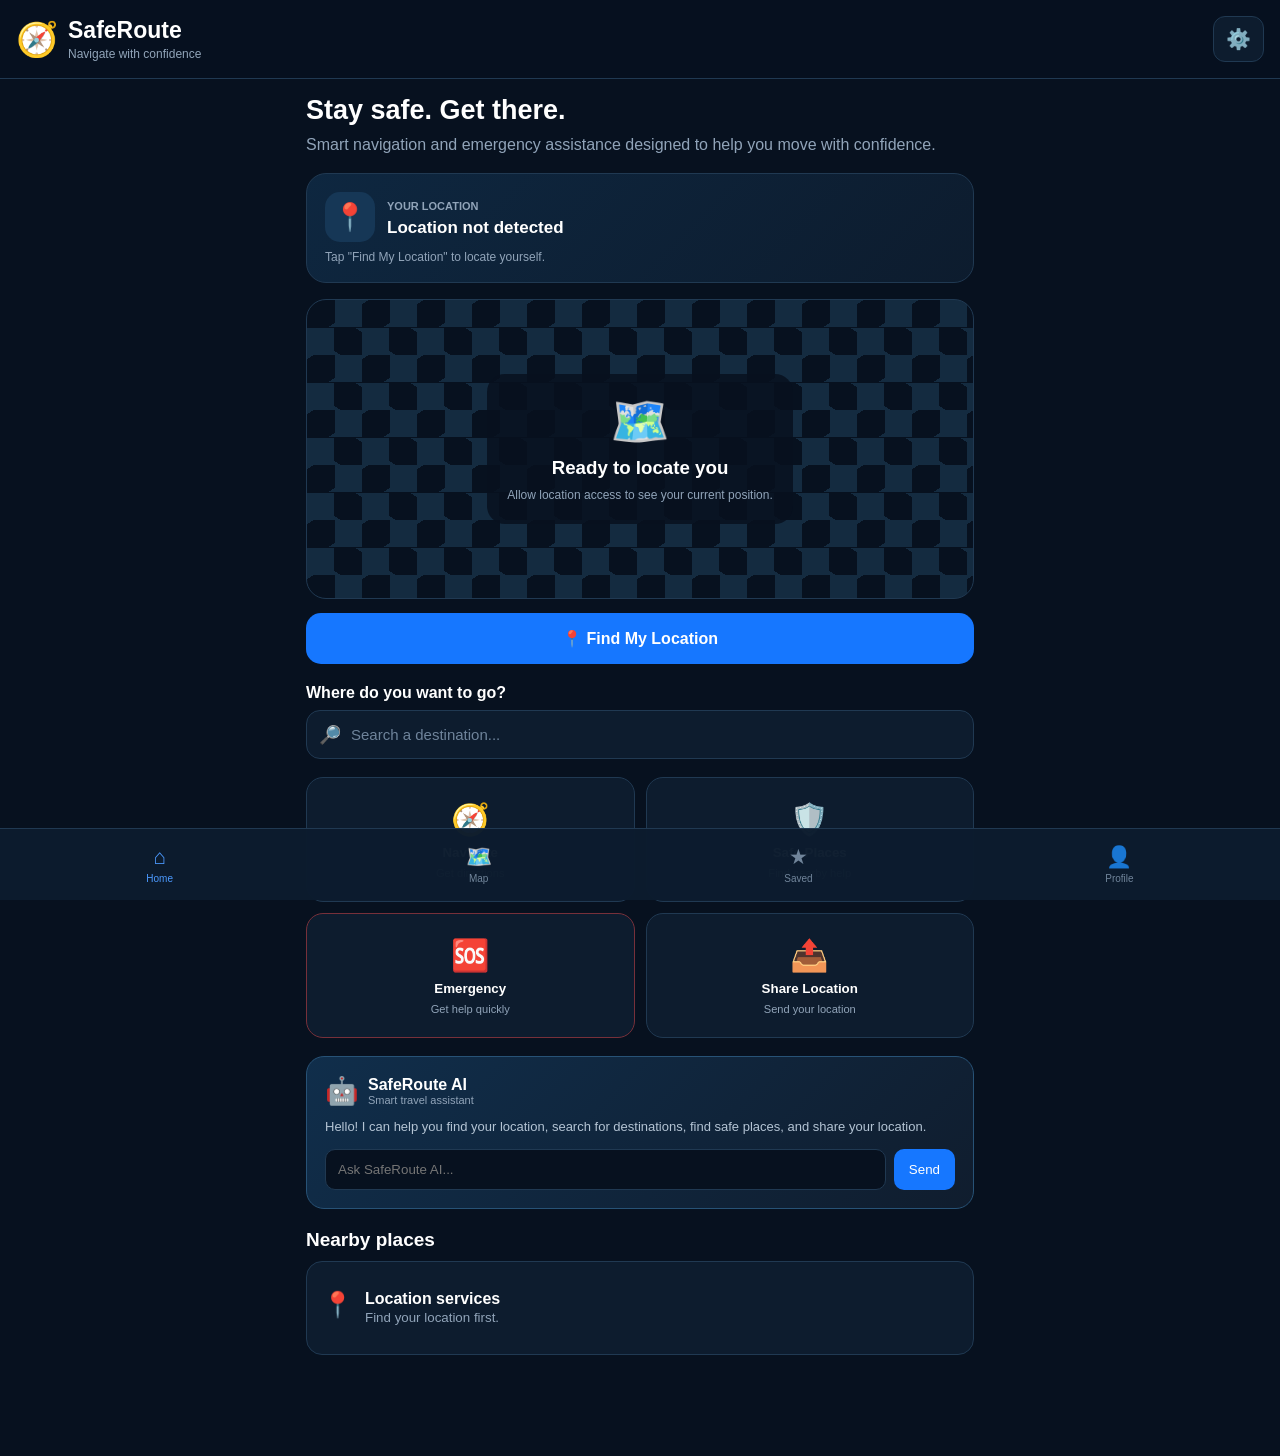
==== commit 14a21ea0: "Update index.html" ====
--- a/index.html
+++ b/index.html
@@ -5,7 +5,7 @@
 <meta name="viewport" content="width=device-width, initial-scale=1.0">
 <meta name="theme-color" content="#07111f">
 <meta name="description" content="SafeRoute - Smart navigation and emergency location assistant">
-<title>SafeRoute</title>
+<title>SafeRoute AI</title>
 
 <style>
 * {
@@ -14,418 +14,501 @@
     padding: 0;
 }
 
+:root {
+    --bg: #07111f;
+    --card: #0d1c2e;
+    --card2: #12243a;
+    --border: #203952;
+    --text: #ffffff;
+    --muted: #91a4b9;
+    --blue: #1677ff;
+    --green: #20c77a;
+    --red: #e53945;
+}
+
 body {
     font-family: Arial, sans-serif;
-    background: #07111f;
-    color: white;
+    background: var(--bg);
+    color: var(--text);
     min-height: 100vh;
-    padding-bottom: 90px;
-}
-
-.app-header {
+    padding-bottom: 85px;
+}
+
+button,
+input {
+    font-family: inherit;
+}
+
+button {
+    cursor: pointer;
+}
+
+.header {
+    position: sticky;
+    top: 0;
+    z-index: 20;
     display: flex;
     justify-content: space-between;
     align-items: center;
-    padding: 20px;
-    background: #0b1728;
-    border-bottom: 1px solid #1b3048;
+    padding: 16px;
+    background: rgba(7,17,31,.97);
+    border-bottom: 1px solid var(--border);
 }
 
 .brand {
     display: flex;
     align-items: center;
-    gap: 12px;
-}
-
-.brand-icon {
-    font-size: 35px;
+    gap: 10px;
+}
+
+.logo {
+    font-size: 34px;
 }
 
 .brand h1 {
-    font-size: 24px;
+    font-size: 23px;
 }
 
 .brand p {
-    color: #9fb1c7;
-    font-size: 13px;
+    color: var(--muted);
+    font-size: 12px;
     margin-top: 3px;
 }
 
-.icon-button {
-    background: #14263b;
-    border: none;
+.settings-btn {
+    border: 1px solid var(--border);
+    background: var(--card);
     color: white;
-    font-size: 22px;
-    padding: 10px;
     border-radius: 12px;
-    cursor: pointer;
-}
-
-.app-container {
-    width: 100%;
-    max-width: 650px;
+    padding: 10px 12px;
+    font-size: 20px;
+}
+
+.container {
+    max-width: 700px;
     margin: auto;
-    padding: 18px;
+    padding: 16px;
+}
+
+.hero {
+    margin-bottom: 16px;
+}
+
+.hero h2 {
+    font-size: 27px;
+    margin-bottom: 7px;
+}
+
+.hero p {
+    color: var(--muted);
+    line-height: 1.5;
 }
 
 .location-card {
-    display: flex;
-    align-items: center;
-    gap: 14px;
-    background: #0d1c2e;
-    border: 1px solid #1d344d;
-    border-radius: 18px;
+    background: linear-gradient(135deg,#0e2740,#0d1c2e);
+    border: 1px solid var(--border);
+    border-radius: 20px;
     padding: 18px;
     margin-bottom: 16px;
 }
 
-.status-icon {
-    font-size: 30px;
-}
-
-.location-information {
-    display: flex;
-    flex-direction: column;
-    gap: 5px;
-}
-
-.small-label {
-    color: #7f94ab;
+.location-top {
+    display: flex;
+    gap: 12px;
+    align-items: center;
+}
+
+.location-icon {
+    width: 50px;
+    height: 50px;
+    border-radius: 15px;
+    background: #163756;
+    display: flex;
+    align-items: center;
+    justify-content: center;
+    font-size: 27px;
+}
+
+.location-label {
+    color: var(--muted);
     font-size: 11px;
     font-weight: bold;
 }
 
-#locationText {
+.location-name {
+    display: block;
+    margin-top: 4px;
     font-size: 17px;
 }
 
-#coordinatesText {
-    color: #9fb1c7;
+.coordinates {
+    display: block;
+    margin-top: 8px;
+    color: var(--muted);
     font-size: 12px;
 }
 
-.map-container {
-    width: 100%;
+.map {
     height: 300px;
     border-radius: 20px;
     overflow: hidden;
-    margin-bottom: 16px;
-}
-
-#map {
-    height: 100%;
+    position: relative;
+    margin-bottom: 14px;
+    background:
+        linear-gradient(35deg,#142b40 25%,transparent 25%),
+        linear-gradient(-35deg,#142b40 25%,transparent 25%),
+        linear-gradient(35deg,transparent 75%,#142b40 75%),
+        linear-gradient(-35deg,transparent 75%,#142b40 75%);
+    background-size: 55px 55px;
+    background-position: 0 0,0 27px,27px -27px,-27px 0;
+    border: 1px solid var(--border);
+}
+
+.map-overlay {
+    position: absolute;
+    inset: 0;
+    display: flex;
+    align-items: center;
+    justify-content: center;
+    text-align: center;
+}
+
+.map-content {
+    background: rgba(7,17,31,.86);
+    border-radius: 18px;
+    padding: 20px;
+    margin: 20px;
+}
+
+.map-content .big {
+    font-size: 48px;
+}
+
+.map-content h3 {
+    margin: 7px 0;
+}
+
+.map-content p {
+    color: var(--muted);
+    font-size: 12px;
+    line-height: 1.5;
+}
+
+.map-pin {
+    position: absolute;
+    left: 50%;
+    top: 50%;
+    transform: translate(-50%,-50%);
+    font-size: 55px;
+    display: none;
+}
+
+.find-btn {
     width: 100%;
-    background:
-        linear-gradient(45deg, #102438 25%, transparent 25%),
-        linear-gradient(-45deg, #102438 25%, transparent 25%),
-        linear-gradient(45deg, transparent 75%, #102438 75%),
-        linear-gradient(-45deg, transparent 75%, #102438 75%);
-    background-size: 45px 45px;
-    background-position: 0 0, 0 22px, 22px -22px, -22px 0;
-    position: relative;
-    display: flex;
+    border: none;
+    background: var(--blue);
+    color: white;
+    padding: 16px;
+    border-radius: 15px;
+    font-size: 16px;
+    font-weight: bold;
+    margin-bottom: 20px;
+}
+
+.find-btn:disabled {
+    opacity: .65;
+}
+
+.search-title {
+    font-weight: bold;
+    margin-bottom: 8px;
+}
+
+.search-box {
+    display: flex;
+    align-items: center;
+    background: var(--card);
+    border: 1px solid var(--border);
+    border-radius: 14px;
+    padding: 0 12px;
+    margin-bottom: 18px;
+}
+
+.search-box span {
+    font-size: 18px;
+}
+
+.search-box input {
+    width: 100%;
+    border: none;
+    outline: none;
+    background: transparent;
+    color: white;
+    padding: 15px 10px;
+    font-size: 15px;
+}
+
+.search-box input::placeholder {
+    color: #6f849b;
+}
+
+.grid {
+    display: grid;
+    grid-template-columns: 1fr 1fr;
+    gap: 11px;
+}
+
+.card-btn {
+    min-height: 125px;
+    background: var(--card);
+    border: 1px solid var(--border);
+    border-radius: 17px;
+    color: white;
+    padding: 15px 10px;
+    display: flex;
+    flex-direction: column;
+    align-items: center;
     justify-content: center;
+    gap: 7px;
+}
+
+.card-btn:active {
+    transform: scale(.97);
+}
+
+.card-icon {
+    font-size: 31px;
+}
+
+.card-btn small {
+    color: var(--muted);
+}
+
+.emergency {
+    border-color: #77303a;
+}
+
+.ai-card {
+    margin-top: 18px;
+    background: linear-gradient(135deg,#102e4b,#101d2e);
+    border: 1px solid #275276;
+    border-radius: 18px;
+    padding: 18px;
+}
+
+.ai-title {
+    display: flex;
     align-items: center;
-}
-
-.map-message {
-    text-align: center;
-    padding: 20px;
-    color: #a9bacd;
-}
-
-.map-message-icon {
-    font-size: 45px;
+    gap: 9px;
     margin-bottom: 10px;
 }
 
-.map-message h2 {
-    color: white;
-    font-size: 20px;
-    margin-bottom: 8px;
-}
-
-.map-message p {
+.ai-title span {
+    font-size: 27px;
+}
+
+.ai-card p {
+    color: #b4c4d4;
     font-size: 13px;
     line-height: 1.5;
 }
 
-.map-pin {
-    position: absolute;
-    font-size: 45px;
-    transform: translate(-50%, -50%);
-    left: 50%;
-    top: 50%;
-}
-
-.primary-button {
-    width: 100%;
-    padding: 16px;
+.ai-input {
+    display: flex;
+    gap: 8px;
+    margin-top: 12px;
+}
+
+.ai-input input {
+    flex: 1;
+    background: #07111f;
+    border: 1px solid var(--border);
+    border-radius: 10px;
+    color: white;
+    padding: 12px;
+    outline: none;
+}
+
+.ai-input button {
     border: none;
-    border-radius: 15px;
-    background: #1677ff;
+    border-radius: 10px;
+    background: var(--blue);
     color: white;
-    font-size: 16px;
-    font-weight: bold;
-    cursor: pointer;
-    display: flex;
-    justify-content: center;
-    align-items: center;
-    gap: 9px;
-    margin-bottom: 22px;
-}
-
-.primary-button:disabled {
-    opacity: 0.6;
-}
-
-.destination-section {
-    margin-bottom: 20px;
-}
-
-.destination-section label {
+    padding: 0 15px;
+}
+
+.nearby {
+    margin-top: 20px;
+}
+
+.section-title {
+    display: flex;
+    justify-content: space-between;
+    margin-bottom: 10px;
+}
+
+.section-title h2 {
+    font-size: 19px;
+}
+
+.place-list {
+    background: var(--card);
+    border: 1px solid var(--border);
+    border-radius: 16px;
+    padding: 15px;
+}
+
+.place {
+    display: flex;
+    gap: 12px;
+    padding: 13px 0;
+    border-bottom: 1px solid var(--border);
+}
+
+.place:last-child {
+    border-bottom: none;
+}
+
+.place-icon {
+    font-size: 25px;
+}
+
+.place strong {
     display: block;
-    margin-bottom: 9px;
-    font-weight: bold;
-}
-
-.search-box {
-    display: flex;
-    align-items: center;
-    background: #0d1c2e;
-    border: 1px solid #1d344d;
-    border-radius: 14px;
-    padding: 0 12px;
-}
-
-.search-icon {
-    font-size: 18px;
-}
-
-.search-box input {
-    width: 100%;
-    padding: 15px 10px;
-    background: transparent;
-    border: none;
-    outline: none;
-    color: white;
-    font-size: 15px;
-}
-
-.search-box input::placeholder {
-    color: #71869d;
-}
-
-.clear-button {
-    background: transparent;
-    border: none;
-    color: #9fb1c7;
-    font-size: 25px;
-    cursor: pointer;
-}
-
-.actions-grid {
-    display: grid;
-    grid-template-columns: 1fr 1fr;
-    gap: 12px;
-    margin-bottom: 25px;
-}
-
-.action-card {
-    background: #0d1c2e;
-    border: 1px solid #1d344d;
-    border-radius: 17px;
-    padding: 18px 10px;
-    color: white;
-    cursor: pointer;
-    display: flex;
-    flex-direction: column;
-    align-items: center;
-    gap: 7px;
-}
-
-.action-card:active {
-    transform: scale(0.97);
-}
-
-.action-icon {
-    font-size: 30px;
-}
-
-.action-card strong {
-    font-size: 15px;
-}
-
-.action-card small {
-    color: #8498ae;
-}
-
-.emergency-card {
-    border-color: #7b2830;
-}
-
-.quick-section {
-    margin-bottom: 20px;
-}
-
-.section-heading {
-    display: flex;
-    justify-content: space-between;
-    align-items: center;
-    margin-bottom: 12px;
-}
-
-.section-heading h2 {
-    font-size: 19px;
-}
-
-.section-heading button {
-    background: transparent;
-    color: #4b9aff;
-    border: none;
-    cursor: pointer;
-}
-
-.nearby-list {
-    background: #0d1c2e;
-    border-radius: 16px;
-    padding: 20px;
-    border: 1px solid #1d344d;
-}
-
-.nearby-placeholder {
-    text-align: center;
-    color: #8498ae;
-}
-
-.nearby-placeholder span {
-    font-size: 30px;
-}
-
-.nearby-placeholder p {
-    margin-top: 8px;
-    font-size: 13px;
-}
-
-.bottom-navigation {
+}
+
+.place small {
+    color: var(--muted);
+}
+
+.bottom-nav {
     position: fixed;
-    bottom: 0;
+    z-index: 30;
     left: 0;
     right: 0;
-    height: 75px;
-    background: #0b1728;
-    border-top: 1px solid #1b3048;
+    bottom: 0;
+    height: 72px;
+    background: rgba(13,28,46,.98);
+    border-top: 1px solid var(--border);
     display: flex;
     justify-content: space-around;
     align-items: center;
-    z-index: 10;
-}
-
-.nav-item {
+}
+
+.nav-btn {
+    border: none;
     background: transparent;
-    border: none;
-    color: #72879d;
-    cursor: pointer;
+    color: #71859b;
     display: flex;
     flex-direction: column;
+    gap: 4px;
     align-items: center;
-    gap: 5px;
-    font-size: 20px;
-}
-
-.nav-item small {
-    font-size: 11px;
-}
-
-.nav-item.active {
-    color: #4b9aff;
+}
+
+.nav-btn.active {
+    color: #4c9aff;
+}
+
+.nav-btn span {
+    font-size: 21px;
+}
+
+.nav-btn small {
+    font-size: 10px;
 }
 
 .modal {
     position: fixed;
+    z-index: 100;
     inset: 0;
-    background: rgba(0,0,0,0.75);
-    display: flex;
+    background: rgba(0,0,0,.75);
+    display: none;
     align-items: center;
     justify-content: center;
-    padding: 20px;
-    z-index: 100;
-}
-
-.hidden {
-    display: none;
-}
-
-.modal-content {
+    padding: 18px;
+}
+
+.modal.show {
+    display: flex;
+}
+
+.modal-box {
     width: 100%;
-    max-width: 420px;
-    background: #0d1c2e;
-    border: 1px solid #29435f;
+    max-width: 430px;
+    background: var(--card);
+    border: 1px solid var(--border);
     border-radius: 22px;
-    padding: 28px 20px;
-    text-align: center;
+    padding: 24px;
     position: relative;
 }
 
-.modal-close {
+.close {
     position: absolute;
-    right: 15px;
+    right: 14px;
     top: 10px;
+    border: none;
     background: transparent;
-    border: none;
     color: white;
-    font-size: 30px;
-    cursor: pointer;
-}
-
-.emergency-symbol {
-    font-size: 55px;
+    font-size: 29px;
+}
+
+.modal-box h2 {
     margin-bottom: 10px;
 }
 
-.modal-content h2 {
-    margin-bottom: 10px;
-}
-
-.modal-content p {
-    color: #9fb1c7;
+.modal-box p {
+    color: var(--muted);
     line-height: 1.5;
     font-size: 14px;
 }
 
-.emergency-location {
-    margin: 20px 0;
+.modal-action {
+    width: 100%;
     padding: 14px;
-    background: #07111f;
+    border: none;
     border-radius: 12px;
-}
-
-.emergency-location span {
-    display: block;
-    color: #7f94ab;
-    font-size: 12px;
-    margin-bottom: 6px;
-}
-
-.emergency-action-button {
-    width: 100%;
-    padding: 15px;
-    background: #d62839;
-    border: none;
-    border-radius: 13px;
+    margin-top: 14px;
+    background: var(--blue);
     color: white;
     font-weight: bold;
-    font-size: 15px;
-    cursor: pointer;
-}
-
-@media (max-width: 400px) {
-    .actions-grid {
-        gap: 8px;
+}
+
+.danger {
+    background: var(--red);
+}
+
+.toast {
+    position: fixed;
+    left: 50%;
+    bottom: 90px;
+    transform: translateX(-50%) translateY(20px);
+    background: #182a3d;
+    border: 1px solid var(--border);
+    color: white;
+    padding: 13px 17px;
+    border-radius: 12px;
+    opacity: 0;
+    pointer-events: none;
+    transition: .25s;
+    z-index: 200;
+    width: max-content;
+    max-width: 90%;
+    text-align: center;
+    font-size: 13px;
+}
+
+.toast.show {
+    opacity: 1;
+    transform: translateX(-50%) translateY(0);
+}
+
+@media(max-width:380px) {
+    .grid {
+        gap: 7px;
     }
 
-    .app-container {
-        padding: 13px;
+    .card-btn {
+        min-height: 110px;
     }
 }
 </style>
@@ -433,167 +516,246 @@
 
 <body>
 
-<header class="app-header">
+<header class="header">
+
     <div class="brand">
-        <div class="brand-icon">🧭</div>
+        <div class="logo">🧭</div>
+
         <div>
             <h1>SafeRoute</h1>
             <p>Navigate with confidence</p>
         </div>
     </div>
 
-    <button id="settingsButton" class="icon-button">
+    <button class="settings-btn" id="settingsBtn">
         ⚙️
     </button>
+
 </header>
 
 
-<main class="app-container">
+<main class="container">
+
+    <section class="hero">
+        <h2>Stay safe. Get there.</h2>
+        <p>
+            Smart navigation and emergency assistance
+            designed to help you move with confidence.
+        </p>
+    </section>
+
 
     <section class="location-card">
-        <div class="status-icon" id="locationStatusIcon">
+
+        <div class="location-top">
+
+            <div class="location-icon" id="locationIcon">
+                📍
+            </div>
+
+            <div>
+
+                <span class="location-label">
+                    YOUR LOCATION
+                </span>
+
+                <strong class="location-name" id="locationName">
+                    Location not detected
+                </strong>
+
+            </div>
+
+        </div>
+
+        <span class="coordinates" id="coordinates">
+            Tap "Find My Location" to locate yourself.
+        </span>
+
+    </section>
+
+
+    <section class="map" id="map">
+
+        <div class="map-overlay" id="mapOverlay">
+
+            <div class="map-content">
+
+                <div class="big">🗺️</div>
+
+                <h3>Ready to locate you</h3>
+
+                <p>
+                    Allow location access to see
+                    your current position.
+                </p>
+
+            </div>
+
+        </div>
+
+        <div class="map-pin" id="mapPin">
             📍
         </div>
 
-        <div class="location-information">
-            <span class="small-label">YOUR LOCATION</span>
-
-            <strong id="locationText">
-                Location not detected
-            </strong>
-
-            <span id="coordinatesText">
-                Tap "Find My Location"
-            </span>
+    </section>
+
+
+    <button class="find-btn" id="findLocationBtn">
+        📍 Find My Location
+    </button>
+
+
+    <div class="search-title">
+        Where do you want to go?
+    </div>
+
+    <div class="search-box">
+
+        <span>🔎</span>
+
+        <input
+            id="destination"
+            type="text"
+            placeholder="Search a destination..."
+        >
+
+    </div>
+
+
+    <section class="grid">
+
+        <button class="card-btn" id="navigateBtn">
+
+            <span class="card-icon">🧭</span>
+
+            <strong>Navigate</strong>
+
+            <small>Get directions</small>
+
+        </button>
+
+
+        <button class="card-btn" id="safePlacesBtn">
+
+            <span class="card-icon">🛡️</span>
+
+            <strong>Safe Places</strong>
+
+            <small>Find nearby help</small>
+
+        </button>
+
+
+        <button
+            class="card-btn emergency"
+            id="emergencyBtn">
+
+            <span class="card-icon">🆘</span>
+
+            <strong>Emergency</strong>
+
+            <small>Get help quickly</small>
+
+        </button>
+
+
+        <button class="card-btn" id="shareBtn">
+
+            <span class="card-icon">📤</span>
+
+            <strong>Share Location</strong>
+
+            <small>Send your location</small>
+
+        </button>
+
+    </section>
+
+
+    <section class="ai-card">
+
+        <div class="ai-title">
+
+            <span>🤖</span>
+
+            <div>
+                <strong>SafeRoute AI</strong>
+                <div style="color:#91a4b9;font-size:11px;">
+                    Smart travel assistant
+                </div>
+            </div>
+
         </div>
+
+        <p id="aiResponse">
+            Hello! I can help you find your location,
+            search for destinations, find safe places,
+            and share your location.
+        </p>
+
+        <div class="ai-input">
+
+            <input
+                id="aiInput"
+                type="text"
+                placeholder="Ask SafeRoute AI..."
+            >
+
+            <button id="aiSend">
+                Send
+            </button>
+
+        </div>
+
     </section>
 
 
-    <section class="map-container">
-        <div id="map">
-            <div class="map-message" id="mapMessage">
-                <div class="map-message-icon">🗺️</div>
-
-                <h2>Ready to locate you</h2>
-
-                <p>
-                    Allow location access to see
-                    your position.
-                </p>
+    <section class="nearby">
+
+        <div class="section-title">
+            <h2>Nearby places</h2>
+        </div>
+
+        <div class="place-list" id="placeList">
+
+            <div class="place">
+
+                <div class="place-icon">📍</div>
+
+                <div>
+                    <strong>Location services</strong>
+                    <small>
+                        Find your location first.
+                    </small>
+                </div>
+
             </div>
+
         </div>
+
     </section>
 
-
-    <button id="findMeButton" class="primary-button">
-        <span>📍</span>
-        <span>Find My Location</span>
-    </button>
-
-
-    <section class="destination-section">
-
-        <label for="destinationInput">
-            Where do you want to go?
-        </label>
-
-        <div class="search-box">
-
-            <span class="search-icon">🔎</span>
-
-            <input
-                type="text"
-                id="destinationInput"
-                placeholder="Search a destination..."
-                autocomplete="off"
-            >
-
-            <button
-                id="clearSearchButton"
-                class="clear-button">
-                ×
-            </button>
-
-        </div>
-    </section>
-
-
-    <section class="actions-grid">
-
-        <button class="action-card" id="navigateButton">
-            <span class="action-icon">🧭</span>
-            <strong>Navigate</strong>
-            <small>Get directions</small>
-        </button>
-
-        <button class="action-card" id="safePlacesButton">
-            <span class="action-icon">🛡️</span>
-            <strong>Safe Places</strong>
-            <small>Find nearby help</small>
-        </button>
-
-        <button
-            class="action-card emergency-card"
-            id="emergencyButton">
-
-            <span class="action-icon">🆘</span>
-            <strong>Emergency</strong>
-            <small>Get help quickly</small>
-        </button>
-
-        <button class="action-card" id="shareLocationButton">
-            <span class="action-icon">📤</span>
-            <strong>Share Location</strong>
-            <small>Send your location</small>
-        </button>
-
-    </section>
-
-
-    <section class="quick-section">
-
-        <div class="section-heading">
-            <h2>Nearby places</h2>
-            <button id="viewAllButton">
-                View all
-            </button>
-        </div>
-
-        <div class="nearby-list" id="nearbyList">
-
-            <div class="nearby-placeholder">
-                <span>📍</span>
-                <p>
-                    Find your location to discover
-                    nearby places.
-                </p>
-            </div>
-
-        </div>
-
-    </section>
-
 </main>
 
 
-<nav class="bottom-navigation">
-
-    <button class="nav-item active" id="homeNav">
+<nav class="bottom-nav">
+
+    <button class="nav-btn active" id="homeNav">
         <span>⌂</span>
         <small>Home</small>
     </button>
 
-    <button class="nav-item" id="mapNav">
+    <button class="nav-btn" id="mapNav">
         <span>🗺️</span>
         <small>Map</small>
     </button>
 
-    <button class="nav-item" id="savedNav">
+    <button class="nav-btn" id="savedNav">
         <span>★</span>
         <small>Saved</small>
     </button>
 
-    <button class="nav-item" id="profileNav">
+    <button class="nav-btn" id="profileNav">
         <span>👤</span>
         <small>Profile</small>
     </button>
@@ -601,164 +763,211 @@
 </nav>
 
 
-<div class="modal hidden" id="emergencyModal">
-
-    <div class="modal-content">
-
-        <button
-            class="modal-close"
-            id="closeEmergencyButton">
+<div class="modal" id="modal">
+
+    <div class="modal-box">
+
+        <button class="close" id="closeModal">
             ×
         </button>
 
-        <div class="emergency-symbol">🆘</div>
-
-        <h2>Emergency Mode</h2>
-
-        <p>
-            Your current location can be shared
-            with someone you trust.
-        </p>
-
-        <div class="emergency-location">
-
-            <span>Current location</span>
-
-            <strong id="emergencyLocationText">
-                Not available
-            </strong>
-
-        </div>
-
-        <button
-            id="shareEmergencyButton"
-            class="emergency-action-button">
-
-            📤 Share My Location
-
-        </button>
+        <div id="modalContent"></div>
 
     </div>
+
 </div>
 
 
+<div class="toast" id="toast">
+    SafeRoute
+</div>
+
+
 <script>
 
 "use strict";
 
 
-/* ============================
-   VARIABLES
-============================ */
+/* =====================================
+   SAFEROUTE APP
+===================================== */
 
 let currentLocation = null;
 
 
-/* ============================
-   GET ELEMENTS
-============================ */
-
-const findMeButton =
-    document.getElementById("findMeButton");
-
-const locationText =
-    document.getElementById("locationText");
-
-const coordinatesText =
-    document.getElementById("coordinatesText");
-
-const locationStatusIcon =
-    document.getElementById("locationStatusIcon");
-
-const map =
-    document.getElementById("map");
-
-const mapMessage =
-    document.getElementById("mapMessage");
-
-const destinationInput =
-    document.getElementById("destinationInput");
-
-const clearSearchButton =
-    document.getElementById("clearSearchButton");
-
-const navigateButton =
-    document.getElementById("navigateButton");
-
-const safePlacesButton =
-    document.getElementById("safePlacesButton");
-
-const emergencyButton =
-    document.getElementById("emergencyButton");
-
-const shareLocationButton =
-    document.getElementById("shareLocationButton");
-
-const emergencyModal =
-    document.getElementById("emergencyModal");
-
-const closeEmergencyButton =
-    document.getElementById("closeEmergencyButton");
-
-const shareEmergencyButton =
-    document.getElementById("shareEmergencyButton");
-
-const emergencyLocationText =
-    document.getElementById("emergencyLocationText");
-
-const nearbyList =
-    document.getElementById("nearbyList");
-
-
-/* ============================
-   CHECK LOCATION
-============================ */
-
-if (!navigator.geolocation) {
-
-    locationText.textContent =
-        "Location not supported";
-
-    coordinatesText.textContent =
-        "Your browser does not support GPS.";
-
-    findMeButton.disabled = true;
-
-}
-
-
-/* ============================
-   FIND MY LOCATION
-============================ */
-
-findMeButton.addEventListener(
+/* =====================================
+   ELEMENTS
+===================================== */
+
+const findLocationBtn =
+    document.getElementById("findLocationBtn");
+
+const locationName =
+    document.getElementById("locationName");
+
+const coordinates =
+    document.getElementById("coordinates");
+
+const locationIcon =
+    document.getElementById("locationIcon");
+
+const mapOverlay =
+    document.getElementById("mapOverlay");
+
+const mapPin =
+    document.getElementById("mapPin");
+
+const destination =
+    document.getElementById("destination");
+
+const modal =
+    document.getElementById("modal");
+
+const modalContent =
+    document.getElementById("modalContent");
+
+const toast =
+    document.getElementById("toast");
+
+const aiInput =
+    document.getElementById("aiInput");
+
+const aiResponse =
+    document.getElementById("aiResponse");
+
+
+/* =====================================
+   TOAST
+===================================== */
+
+function showToast(message) {
+
+    toast.textContent = message;
+
+    toast.classList.add("show");
+
+    setTimeout(function() {
+
+        toast.classList.remove("show");
+
+    }, 3000);
+
+}
+
+
+/* =====================================
+   MODAL
+===================================== */
+
+function openModal(html) {
+
+    modalContent.innerHTML = html;
+
+    modal.classList.add("show");
+
+}
+
+
+document
+    .getElementById("closeModal")
+    .addEventListener(
+        "click",
+        function() {
+
+            modal.classList.remove("show");
+
+        }
+    );
+
+
+modal.addEventListener(
+    "click",
+    function(event) {
+
+        if (event.target === modal) {
+
+            modal.classList.remove("show");
+
+        }
+
+    }
+);
+
+
+/* =====================================
+   SETTINGS
+===================================== */
+
+document
+    .getElementById("settingsBtn")
+    .addEventListener(
+        "click",
+        function() {
+
+            openModal(`
+
+                <h2>⚙️ SafeRoute Settings</h2>
+
+                <p>
+                    SafeRoute is ready to help you
+                    navigate and share your location.
+                </p>
+
+                <button
+                    class="modal-action"
+                    onclick="requestLocationPermission()">
+
+                    📍 Test Location Access
+
+                </button>
+
+            `);
+
+        }
+    );
+
+
+/* =====================================
+   LOCATION
+===================================== */
+
+findLocationBtn.addEventListener(
     "click",
     findMyLocation
 );
 
 
+function requestLocationPermission() {
+
+    modal.classList.remove("show");
+
+    findMyLocation();
+
+}
+
+
 function findMyLocation() {
 
     if (!navigator.geolocation) {
 
-        alert(
-            "Your browser does not support location services."
+        showToast(
+            "Location is not supported by this browser."
         );
 
         return;
     }
 
 
-    findMeButton.disabled = true;
-
-    findMeButton.innerHTML =
-        "<span>⏳</span><span>Finding you...</span>";
-
-    locationText.textContent =
+    findLocationBtn.disabled = true;
+
+    findLocationBtn.textContent =
+        "⏳ Finding your location...";
+
+    locationName.textContent =
         "Finding your location...";
 
-    coordinatesText.textContent =
-        "Please allow location permission";
+    coordinates.textContent =
+        "Please allow location access.";
 
 
     navigator.geolocation.getCurrentPosition(
@@ -782,117 +991,108 @@
             };
 
 
-            locationText.textContent =
-                "Location detected";
-
-
-            coordinatesText.textContent =
+            locationName.textContent =
+                "Location detected ✅";
+
+
+            coordinates.textContent =
                 latitude.toFixed(6) +
                 ", " +
                 longitude.toFixed(6) +
-                " • Accuracy ±" +
+                " • ±" +
                 Math.round(accuracy) +
                 "m";
 
 
-            locationStatusIcon.textContent =
+            locationIcon.textContent =
                 "✅";
 
 
-            findMeButton.disabled = false;
-
-            findMeButton.innerHTML =
-                "<span>📍</span>" +
-                "<span>Update My Location</span>";
-
-
-            showMapLocation(
-                latitude,
-                longitude
+            findLocationBtn.disabled = false;
+
+            findLocationBtn.textContent =
+                "📍 Update My Location";
+
+
+            mapOverlay.style.display =
+                "none";
+
+            mapPin.style.display =
+                "block";
+
+
+            updateNearbyPlaces();
+
+
+            showToast(
+                "Your location was found."
             );
 
-
-            emergencyLocationText.textContent =
-                latitude.toFixed(6) +
-                ", " +
-                longitude.toFixed(6);
-
-
-            nearbyList.innerHTML = `
-                <div class="nearby-placeholder">
-                    <span>📍</span>
-                    <p>
-                        Your location has been detected.
-                        Nearby places can be added next.
-                    </p>
-                </div>
-            `;
-
-
         },
 
+
         function(error) {
 
-            findMeButton.disabled = false;
-
-            findMeButton.innerHTML =
-                "<span>📍</span>" +
-                "<span>Find My Location</span>";
+            findLocationBtn.disabled = false;
+
+            findLocationBtn.textContent =
+                "📍 Find My Location";
 
 
             if (error.code === 1) {
 
-                locationText.textContent =
+                locationName.textContent =
                     "Permission denied";
 
-                coordinatesText.textContent =
-                    "Please allow location access.";
-
-                alert(
-                    "Location permission was denied. Please allow location access in your browser settings."
+                coordinates.textContent =
+                    "Allow location access and try again.";
+
+                showToast(
+                    "Please allow location access."
                 );
 
             }
 
             else if (error.code === 2) {
 
-                locationText.textContent =
+                locationName.textContent =
                     "Location unavailable";
 
-                coordinatesText.textContent =
-                    "Unable to determine your location.";
-
-                alert(
-                    "Your location could not be determined. Please turn on GPS/location services and try again."
+                coordinates.textContent =
+                    "Turn on GPS/location services.";
+
+                showToast(
+                    "Location could not be found."
                 );
 
             }
 
             else if (error.code === 3) {
 
-                locationText.textContent =
-                    "Location request timed out";
-
-                coordinatesText.textContent =
+                locationName.textContent =
+                    "Location timed out";
+
+                coordinates.textContent =
                     "Please try again.";
 
-                alert(
-                    "The location request took too long. Please try again."
+                showToast(
+                    "Location request timed out."
                 );
 
             }
 
             else {
 
-                locationText.textContent =
+                locationName.textContent =
                     "Location error";
 
-                coordinatesText.textContent =
+                coordinates.textContent =
                     "Please try again.";
 
-                alert(
+                showToast(
                     "Unable to find your location."
                 );
+
             }
 
         },
@@ -908,160 +1108,44 @@
 }
 
 
-/* ============================
-   SHOW LOCATION ON MAP AREA
-============================ */
-
-function showMapLocation(
-    latitude,
-    longitude
-) {
-
-    mapMessage.innerHTML = `
-
-        <div class="map-pin">
-            📍
+/* =====================================
+   NEARBY PLACES
+===================================== */
+
+function updateNearbyPlaces() {
+
+    const placeList =
+        document.getElementById("placeList");
+
+
+    placeList.innerHTML = `
+
+        <div class="place">
+
+            <div class="place-icon">🏥</div>
+
+            <div>
+                <strong>Hospitals</strong>
+                <small>
+                    Search hospitals near your location.
+                </small>
+            </div>
+
         </div>
 
-        <div style="
-            position:absolute;
-            bottom:15px;
-            left:15px;
-            right:15px;
-            background:rgba(7,17,31,0.9);
-            padding:10px;
-            border-radius:10px;
-            font-size:11px;
-            text-align:center;
-        ">
-
-            Your location<br>
-
-            ${latitude.toFixed(5)},
-            ${longitude.toFixed(5)}
+
+        <div class="place">
+
+            <div class="place-icon">👮</div>
+
+            <div>
+                <strong>Police Stations</strong>
+                <small>
+                    Find police stations nearby.
+                </small>
+            </div>
 
         </div>
 
-    `;
-
-}
-
-
-/* ============================
-   CLEAR SEARCH
-============================ */
-
-clearSearchButton.addEventListener(
-    "click",
-    function() {
-
-        destinationInput.value = "";
-
-        destinationInput.focus();
-
-    }
-);
-
-
-/* ============================
-   NAVIGATE
-============================ */
-
-navigateButton.addEventListener(
-    "click",
-    function() {
-
-        const destination =
-            destinationInput.value.trim();
-
-
-        if (destination === "") {
-
-            alert(
-                "Please enter a destination first."
-            );
-
-            destinationInput.focus();
-
-            return;
-        }
-
-
-        if (!currentLocation) {
-
-            alert(
-                "Please find your location first."
-            );
-
-            return;
-        }
-
-
-        const url =
-            "https://www.google.com/maps/dir/?api=1" +
-            "&origin=" +
-            encodeURIComponent(
-                currentLocation.latitude +
-                "," +
-                currentLocation.longitude
-            ) +
-            "&destination=" +
-            encodeURIComponent(destination);
-
-
-        window.open(
-            url,
-            "_blank"
-        );
-
-    }
-);
-
-
-/* ============================
-   SAFE PLACES
-============================ */
-
-safePlacesButton.addEventListener(
-    "click",
-    function() {
-
-        const search =
-            "hospitals police stations emergency services near me";
-
-
-        const url =
-            "https://www.google.com/maps/search/" +
-            encodeURIComponent(search);
-
-
-        window.open(
-            url,
-            "_blank"
-        );
-
-    }
-);
-
-
-/* ============================
-   EMERGENCY
-============================ */
-
-emergencyButton.addEventListener(
-    "click",
-    function() {
-
-        emergencyModal.classList.remove(
-            "hidden"
-        );
-
-    }
-);
-
-
-/* ============================
-   CLOSE EMERGENCY
-============================ */
-
-closeEmergencyButt
+
+        <div 
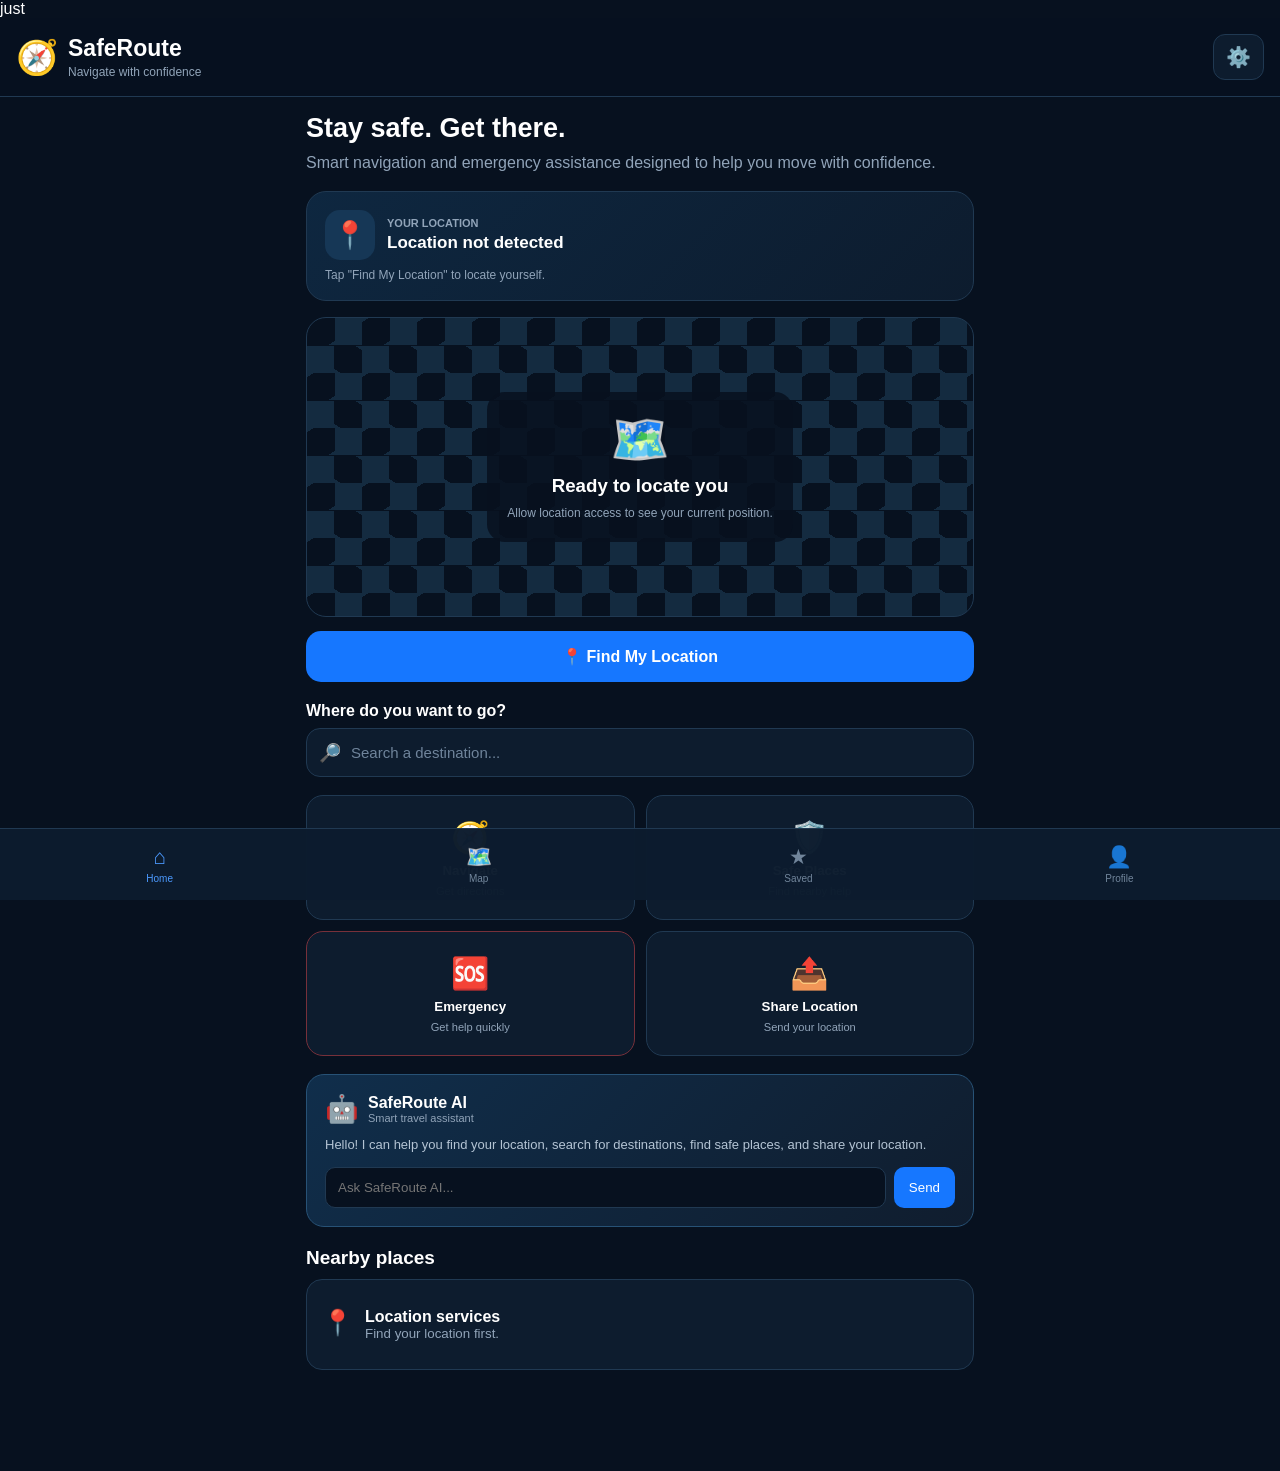
==== commit ff89766b: "Update index.html" ====
--- a/index.html
+++ b/index.html
@@ -1,4 +1,4 @@
-<!DOCTYPE html>
+just<!DOCTYPE html>
 <html lang="en">
 <head>
 <meta charset="UTF-8">
@@ -1149,3 +1149,343 @@
 
 
         <div 
+                    class="place-icon">⛽</div>
+
+            <div>
+                <strong>Fuel Stations</strong>
+                <small>
+                    Find fuel stations nearby.
+                </small>
+            </div>
+
+        </div>
+
+    `;
+
+}
+
+
+/* =====================================
+   NAVIGATION
+===================================== */
+
+document
+    .getElementById("navigateBtn")
+    .addEventListener("click", function() {
+
+        const place =
+            document.getElementById("destination").value.trim();
+
+        if (!place) {
+            showToast("Enter a destination first.");
+            document.getElementById("destination").focus();
+            return;
+        }
+
+        let url =
+            "https://www.google.com/maps/search/?api=1&query=" +
+            encodeURIComponent(place);
+
+        if (currentLocation) {
+
+            url =
+                "https://www.google.com/maps/dir/?api=1" +
+                "&origin=" +
+                currentLocation.latitude +
+                "," +
+                currentLocation.longitude +
+                "&destination=" +
+                encodeURIComponent(place);
+        }
+
+        window.open(url, "_blank");
+    });
+
+
+/* =====================================
+   SAFE PLACES
+===================================== */
+
+document
+    .getElementById("safePlacesBtn")
+    .addEventListener("click", function() {
+
+        window.open(
+            "https://www.google.com/maps/search/hospitals+police+stations+emergency+services+near+me",
+            "_blank"
+        );
+
+    });
+
+
+/* =====================================
+   EMERGENCY
+===================================== */
+
+document
+    .getElementById("emergencyBtn")
+    .addEventListener("click", function() {
+
+        let locationInfo =
+            "Location not detected.";
+
+        if (currentLocation) {
+
+            locationInfo =
+                currentLocation.latitude.toFixed(6) +
+                ", " +
+                currentLocation.longitude.toFixed(6);
+        }
+
+        openModal(`
+
+            <div style="text-align:center;">
+
+                <div style="font-size:55px;">
+                    🆘
+                </div>
+
+                <h2>Emergency Mode</h2>
+
+                <p>
+                    Stay calm. You can share your
+                    current location with someone
+                    you trust.
+                </p>
+
+                <p style="margin-top:15px;color:white;">
+                    📍 ${locationInfo}
+                </p>
+
+                <button
+                    class="modal-action danger"
+                    onclick="shareCurrentLocation()">
+
+                    📤 Share My Location
+
+                </button>
+
+            </div>
+
+        `);
+
+    });
+
+
+/* =====================================
+   SHARE LOCATION
+===================================== */
+
+document
+    .getElementById("shareBtn")
+    .addEventListener(
+        "click",
+        shareCurrentLocation
+    );
+
+
+function shareCurrentLocation() {
+
+    if (!currentLocation) {
+
+        showToast(
+            "Find your location first."
+        );
+
+        modal.classList.remove("show");
+
+        return;
+    }
+
+    const url =
+        "https://www.google.com/maps?q=" +
+        currentLocation.latitude +
+        "," +
+        currentLocation.longitude;
+
+    const text =
+        "My SafeRoute location:\n" + url;
+
+
+    if (navigator.share) {
+
+        navigator.share({
+            title: "My SafeRoute Location",
+            text: text
+        }).catch(function() {});
+
+    } else {
+
+        openModal(`
+
+            <h2>📍 My Location</h2>
+
+            <p>
+                ${url}
+            </p>
+
+        `);
+
+    }
+
+}
+
+
+/* =====================================
+   AI ASSISTANT
+===================================== */
+
+document
+    .getElementById("aiSend")
+    .addEventListener(
+        "click",
+        askAI
+    );
+
+
+document
+    .getElementById("aiInput")
+    .addEventListener(
+        "keydown",
+        function(event) {
+
+            if (event.key === "Enter") {
+                askAI();
+            }
+
+        }
+    );
+
+
+function askAI() {
+
+    const input =
+        document.getElementById("aiInput");
+
+    const question =
+        input.value.trim().toLowerCase();
+
+    const response =
+        document.getElementById("aiResponse");
+
+
+    if (!question) {
+
+        response.textContent =
+            "Type a question first.";
+
+        return;
+    }
+
+
+    let answer;
+
+
+    if (
+        question.includes("location") ||
+        question.includes("where am i")
+    ) {
+
+        answer =
+            "I can help you find your location. Tap Find My Location.";
+
+    }
+
+    else if (
+        question.includes("hospital") ||
+        question.includes("doctor")
+    ) {
+
+        answer =
+            "Tap Safe Places to find hospitals and emergency services near you.";
+
+    }
+
+    else if (
+        question.includes("police")
+    ) {
+
+        answer =
+            "Tap Safe Places to search for police stations near you.";
+
+    }
+
+    else if (
+        question.includes("emergency") ||
+        question.includes("help")
+    ) {
+
+        answer =
+            "If you need urgent help, tap the Emergency button and share your location with someone you trust.";
+
+    }
+
+    else if (
+        question.includes("navigate") ||
+        question.includes("direction")
+    ) {
+
+        answer =
+            "Enter your destination above and tap Navigate.";
+
+    }
+
+    else {
+
+        answer =
+            "I'm SafeRoute AI. Ask me about your location, navigation, hospitals, police, safe places, or emergencies.";
+
+    }
+
+
+    response.textContent = answer;
+
+    input.value = "";
+
+}
+
+
+/* =====================================
+   BOTTOM NAVIGATION
+===================================== */
+
+const navButtons =
+    document.querySelectorAll(".nav-btn");
+
+
+navButtons.forEach(function(button) {
+
+    button.addEventListener(
+        "click",
+        function() {
+
+            navButtons.forEach(function(item) {
+
+                item.classList.remove("active");
+
+            });
+
+            button.classList.add("active");
+
+            showToast(
+                button.innerText + " selected."
+            );
+
+        }
+    );
+
+});
+
+
+/* =====================================
+   START SAFEROUTE
+===================================== */
+
+console.log(
+    "SafeRoute AI loaded successfully."
+);
+
+</script>
+
+</body>
+</html>
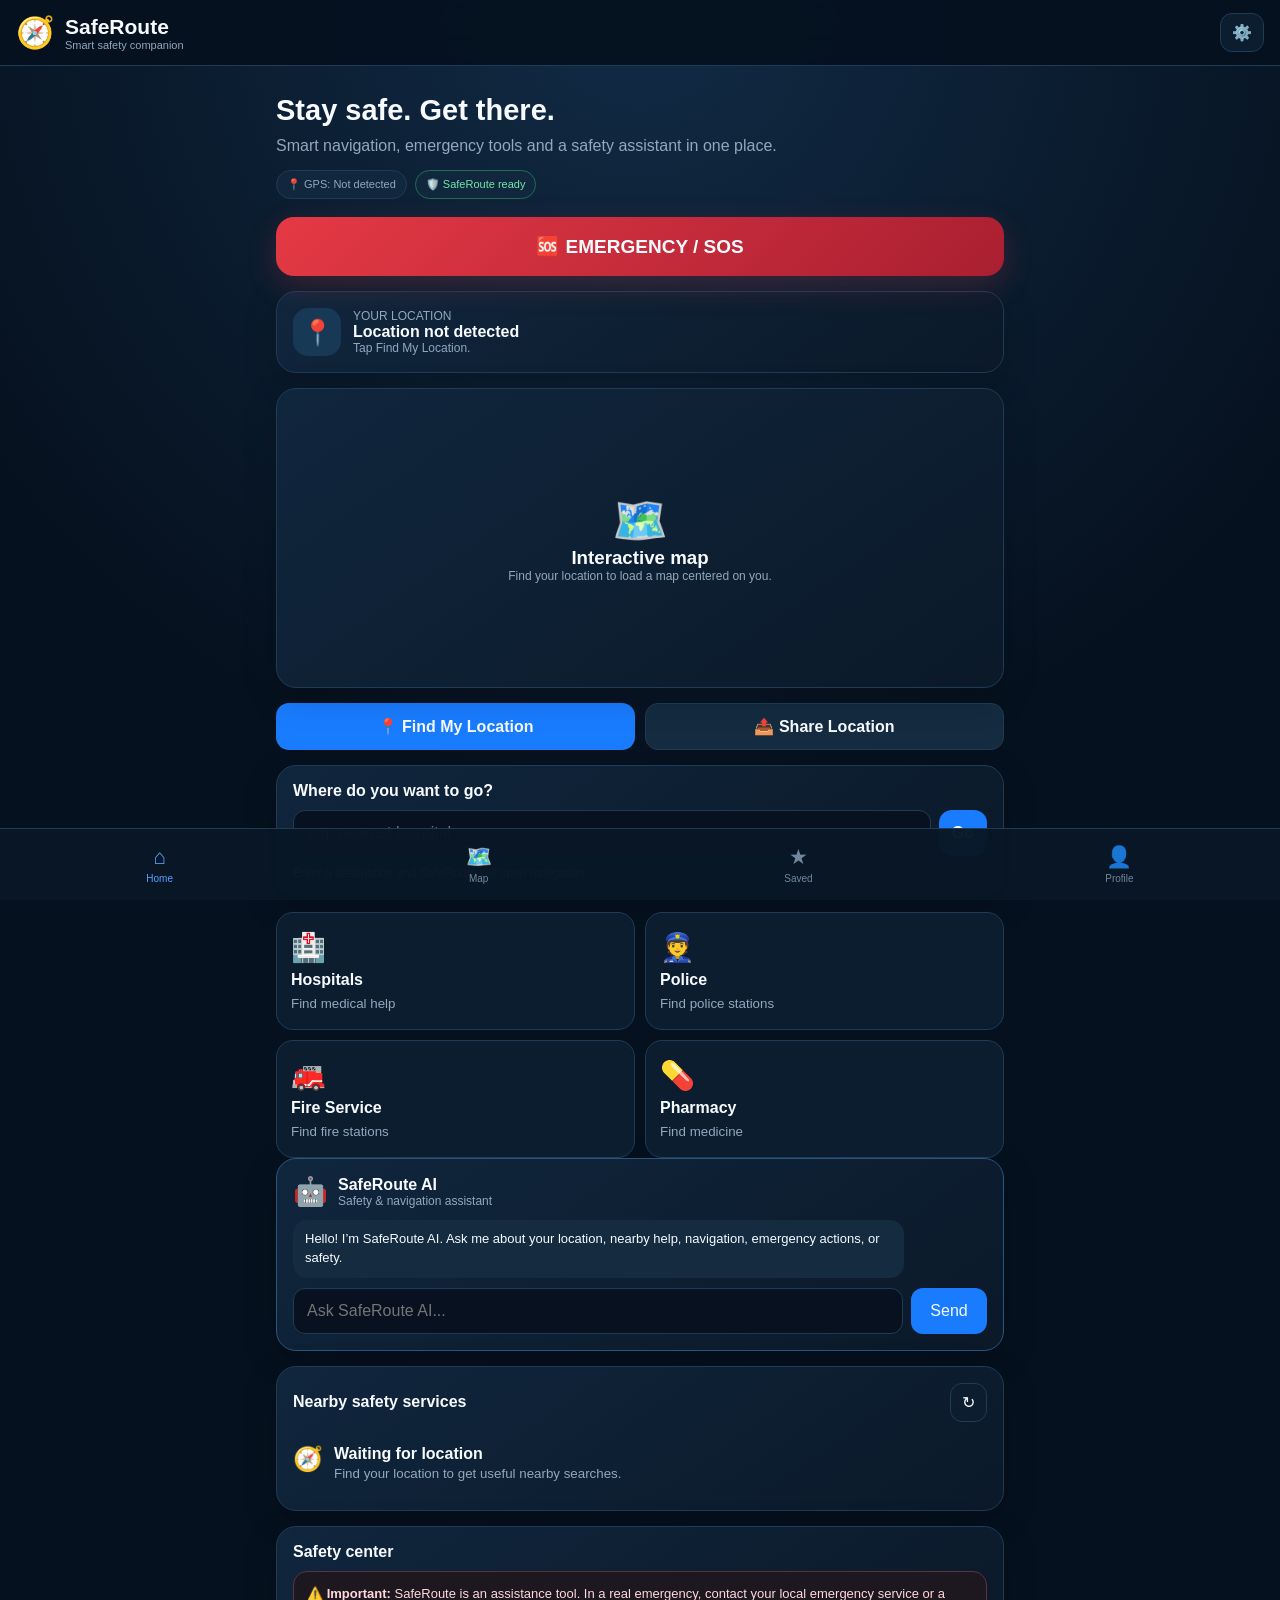
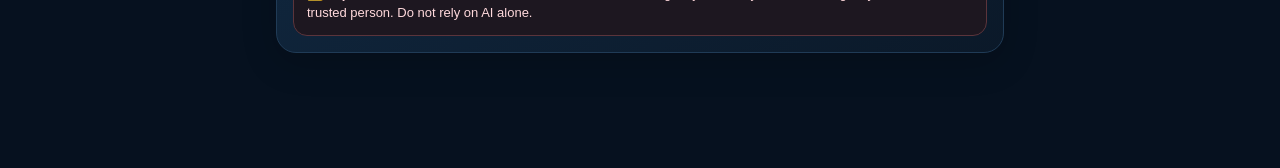
==== commit 577fdf04: "Rename SafeRoute_2_0_index-1.html to index.html" ====
--- a/index.html
+++ b/index.html
@@ -1,1491 +1,461 @@
-just<!DOCTYPE html>
+<!DOCTYPE html>
 <html lang="en">
 <head>
 <meta charset="UTF-8">
-<meta name="viewport" content="width=device-width, initial-scale=1.0">
-<meta name="theme-color" content="#07111f">
-<meta name="description" content="SafeRoute - Smart navigation and emergency location assistant">
-<title>SafeRoute AI</title>
-
+<meta name="viewport" content="width=device-width,initial-scale=1,viewport-fit=cover">
+<meta name="theme-color" content="#06111f">
+<meta name="description" content="SafeRoute 2.0 — smart navigation, emergency assistance and personal safety.">
+<title>SafeRoute 2.0</title>
 <style>
-* {
-    box-sizing: border-box;
-    margin: 0;
-    padding: 0;
-}
-
-:root {
-    --bg: #07111f;
-    --card: #0d1c2e;
-    --card2: #12243a;
-    --border: #203952;
-    --text: #ffffff;
-    --muted: #91a4b9;
-    --blue: #1677ff;
-    --green: #20c77a;
-    --red: #e53945;
-}
-
-body {
-    font-family: Arial, sans-serif;
-    background: var(--bg);
-    color: var(--text);
-    min-height: 100vh;
-    padding-bottom: 85px;
-}
-
-button,
-input {
-    font-family: inherit;
-}
-
-button {
-    cursor: pointer;
-}
-
-.header {
-    position: sticky;
-    top: 0;
-    z-index: 20;
-    display: flex;
-    justify-content: space-between;
-    align-items: center;
-    padding: 16px;
-    background: rgba(7,17,31,.97);
-    border-bottom: 1px solid var(--border);
-}
-
-.brand {
-    display: flex;
-    align-items: center;
-    gap: 10px;
-}
-
-.logo {
-    font-size: 34px;
-}
-
-.brand h1 {
-    font-size: 23px;
-}
-
-.brand p {
-    color: var(--muted);
-    font-size: 12px;
-    margin-top: 3px;
-}
-
-.settings-btn {
-    border: 1px solid var(--border);
-    background: var(--card);
-    color: white;
-    border-radius: 12px;
-    padding: 10px 12px;
-    font-size: 20px;
-}
-
-.container {
-    max-width: 700px;
-    margin: auto;
-    padding: 16px;
-}
-
-.hero {
-    margin-bottom: 16px;
-}
-
-.hero h2 {
-    font-size: 27px;
-    margin-bottom: 7px;
-}
-
-.hero p {
-    color: var(--muted);
-    line-height: 1.5;
-}
-
-.location-card {
-    background: linear-gradient(135deg,#0e2740,#0d1c2e);
-    border: 1px solid var(--border);
-    border-radius: 20px;
-    padding: 18px;
-    margin-bottom: 16px;
-}
-
-.location-top {
-    display: flex;
-    gap: 12px;
-    align-items: center;
-}
-
-.location-icon {
-    width: 50px;
-    height: 50px;
-    border-radius: 15px;
-    background: #163756;
-    display: flex;
-    align-items: center;
-    justify-content: center;
-    font-size: 27px;
-}
-
-.location-label {
-    color: var(--muted);
-    font-size: 11px;
-    font-weight: bold;
-}
-
-.location-name {
-    display: block;
-    margin-top: 4px;
-    font-size: 17px;
-}
-
-.coordinates {
-    display: block;
-    margin-top: 8px;
-    color: var(--muted);
-    font-size: 12px;
-}
-
-.map {
-    height: 300px;
-    border-radius: 20px;
-    overflow: hidden;
-    position: relative;
-    margin-bottom: 14px;
-    background:
-        linear-gradient(35deg,#142b40 25%,transparent 25%),
-        linear-gradient(-35deg,#142b40 25%,transparent 25%),
-        linear-gradient(35deg,transparent 75%,#142b40 75%),
-        linear-gradient(-35deg,transparent 75%,#142b40 75%);
-    background-size: 55px 55px;
-    background-position: 0 0,0 27px,27px -27px,-27px 0;
-    border: 1px solid var(--border);
-}
-
-.map-overlay {
-    position: absolute;
-    inset: 0;
-    display: flex;
-    align-items: center;
-    justify-content: center;
-    text-align: center;
-}
-
-.map-content {
-    background: rgba(7,17,31,.86);
-    border-radius: 18px;
-    padding: 20px;
-    margin: 20px;
-}
-
-.map-content .big {
-    font-size: 48px;
-}
-
-.map-content h3 {
-    margin: 7px 0;
-}
-
-.map-content p {
-    color: var(--muted);
-    font-size: 12px;
-    line-height: 1.5;
-}
-
-.map-pin {
-    position: absolute;
-    left: 50%;
-    top: 50%;
-    transform: translate(-50%,-50%);
-    font-size: 55px;
-    display: none;
-}
-
-.find-btn {
-    width: 100%;
-    border: none;
-    background: var(--blue);
-    color: white;
-    padding: 16px;
-    border-radius: 15px;
-    font-size: 16px;
-    font-weight: bold;
-    margin-bottom: 20px;
-}
-
-.find-btn:disabled {
-    opacity: .65;
-}
-
-.search-title {
-    font-weight: bold;
-    margin-bottom: 8px;
-}
-
-.search-box {
-    display: flex;
-    align-items: center;
-    background: var(--card);
-    border: 1px solid var(--border);
-    border-radius: 14px;
-    padding: 0 12px;
-    margin-bottom: 18px;
-}
-
-.search-box span {
-    font-size: 18px;
-}
-
-.search-box input {
-    width: 100%;
-    border: none;
-    outline: none;
-    background: transparent;
-    color: white;
-    padding: 15px 10px;
-    font-size: 15px;
-}
-
-.search-box input::placeholder {
-    color: #6f849b;
-}
-
-.grid {
-    display: grid;
-    grid-template-columns: 1fr 1fr;
-    gap: 11px;
-}
-
-.card-btn {
-    min-height: 125px;
-    background: var(--card);
-    border: 1px solid var(--border);
-    border-radius: 17px;
-    color: white;
-    padding: 15px 10px;
-    display: flex;
-    flex-direction: column;
-    align-items: center;
-    justify-content: center;
-    gap: 7px;
-}
-
-.card-btn:active {
-    transform: scale(.97);
-}
-
-.card-icon {
-    font-size: 31px;
-}
-
-.card-btn small {
-    color: var(--muted);
-}
-
-.emergency {
-    border-color: #77303a;
-}
-
-.ai-card {
-    margin-top: 18px;
-    background: linear-gradient(135deg,#102e4b,#101d2e);
-    border: 1px solid #275276;
-    border-radius: 18px;
-    padding: 18px;
-}
-
-.ai-title {
-    display: flex;
-    align-items: center;
-    gap: 9px;
-    margin-bottom: 10px;
-}
-
-.ai-title span {
-    font-size: 27px;
-}
-
-.ai-card p {
-    color: #b4c4d4;
-    font-size: 13px;
-    line-height: 1.5;
-}
-
-.ai-input {
-    display: flex;
-    gap: 8px;
-    margin-top: 12px;
-}
-
-.ai-input input {
-    flex: 1;
-    background: #07111f;
-    border: 1px solid var(--border);
-    border-radius: 10px;
-    color: white;
-    padding: 12px;
-    outline: none;
-}
-
-.ai-input button {
-    border: none;
-    border-radius: 10px;
-    background: var(--blue);
-    color: white;
-    padding: 0 15px;
-}
-
-.nearby {
-    margin-top: 20px;
-}
-
-.section-title {
-    display: flex;
-    justify-content: space-between;
-    margin-bottom: 10px;
-}
-
-.section-title h2 {
-    font-size: 19px;
-}
-
-.place-list {
-    background: var(--card);
-    border: 1px solid var(--border);
-    border-radius: 16px;
-    padding: 15px;
-}
-
-.place {
-    display: flex;
-    gap: 12px;
-    padding: 13px 0;
-    border-bottom: 1px solid var(--border);
-}
-
-.place:last-child {
-    border-bottom: none;
-}
-
-.place-icon {
-    font-size: 25px;
-}
-
-.place strong {
-    display: block;
-}
-
-.place small {
-    color: var(--muted);
-}
-
-.bottom-nav {
-    position: fixed;
-    z-index: 30;
-    left: 0;
-    right: 0;
-    bottom: 0;
-    height: 72px;
-    background: rgba(13,28,46,.98);
-    border-top: 1px solid var(--border);
-    display: flex;
-    justify-content: space-around;
-    align-items: center;
-}
-
-.nav-btn {
-    border: none;
-    background: transparent;
-    color: #71859b;
-    display: flex;
-    flex-direction: column;
-    gap: 4px;
-    align-items: center;
-}
-
-.nav-btn.active {
-    color: #4c9aff;
-}
-
-.nav-btn span {
-    font-size: 21px;
-}
-
-.nav-btn small {
-    font-size: 10px;
-}
-
-.modal {
-    position: fixed;
-    z-index: 100;
-    inset: 0;
-    background: rgba(0,0,0,.75);
-    display: none;
-    align-items: center;
-    justify-content: center;
-    padding: 18px;
-}
-
-.modal.show {
-    display: flex;
-}
-
-.modal-box {
-    width: 100%;
-    max-width: 430px;
-    background: var(--card);
-    border: 1px solid var(--border);
-    border-radius: 22px;
-    padding: 24px;
-    position: relative;
-}
-
-.close {
-    position: absolute;
-    right: 14px;
-    top: 10px;
-    border: none;
-    background: transparent;
-    color: white;
-    font-size: 29px;
-}
-
-.modal-box h2 {
-    margin-bottom: 10px;
-}
-
-.modal-box p {
-    color: var(--muted);
-    line-height: 1.5;
-    font-size: 14px;
-}
-
-.modal-action {
-    width: 100%;
-    padding: 14px;
-    border: none;
-    border-radius: 12px;
-    margin-top: 14px;
-    background: var(--blue);
-    color: white;
-    font-weight: bold;
-}
-
-.danger {
-    background: var(--red);
-}
-
-.toast {
-    position: fixed;
-    left: 50%;
-    bottom: 90px;
-    transform: translateX(-50%) translateY(20px);
-    background: #182a3d;
-    border: 1px solid var(--border);
-    color: white;
-    padding: 13px 17px;
-    border-radius: 12px;
-    opacity: 0;
-    pointer-events: none;
-    transition: .25s;
-    z-index: 200;
-    width: max-content;
-    max-width: 90%;
-    text-align: center;
-    font-size: 13px;
-}
-
-.toast.show {
-    opacity: 1;
-    transform: translateX(-50%) translateY(0);
-}
-
-@media(max-width:380px) {
-    .grid {
-        gap: 7px;
-    }
-
-    .card-btn {
-        min-height: 110px;
-    }
-}
+:root{--bg:#06111f;--card:#0c1d30;--card2:#112943;--line:#203b56;--text:#f7fbff;--muted:#91a8bd;--blue:#197cff;--green:#20c77a;--red:#e53945;--yellow:#f2b84b}
+*{box-sizing:border-box;margin:0;padding:0}
+body{font-family:Arial,sans-serif;background:radial-gradient(circle at top,#112b45 0,#06111f 42%);color:var(--text);min-height:100vh;padding-bottom:84px}
+button,input{font:inherit}button{cursor:pointer;color:inherit}
+.header{position:sticky;top:0;z-index:50;display:flex;justify-content:space-between;align-items:center;padding:13px 16px;background:rgba(6,17,31,.95);backdrop-filter:blur(14px);border-bottom:1px solid var(--line)}
+.brand{display:flex;gap:10px;align-items:center}.logo{font-size:31px}.brand h1{font-size:21px}.brand p{font-size:11px;color:var(--muted)}
+.icon-btn{border:1px solid var(--line);background:var(--card);border-radius:12px;padding:9px 11px}
+.container{max-width:760px;margin:auto;padding:16px}
+.hero{padding:12px 0 18px}.hero h2{font-size:29px}.hero p{color:var(--muted);line-height:1.5;margin-top:7px}
+.status{display:flex;gap:8px;flex-wrap:wrap;margin-top:12px}.pill{font-size:11px;padding:7px 10px;border-radius:999px;background:#10273d;border:1px solid var(--line);color:var(--muted)}.pill.ok{color:#72e6ad;border-color:#246d50}
+.sos{width:100%;padding:18px;border:0;border-radius:18px;background:linear-gradient(135deg,#e53945,#a91f31);font-size:19px;font-weight:900;margin-bottom:15px;box-shadow:0 10px 30px rgba(229,57,69,.22)}
+.card{background:linear-gradient(145deg,#10263d,#0b1929);border:1px solid var(--line);border-radius:20px;padding:16px;margin-bottom:15px;box-shadow:0 10px 35px rgba(0,0,0,.18)}
+.location{display:flex;align-items:center;gap:12px}.loc-icon{width:48px;height:48px;border-radius:15px;background:#173956;display:grid;place-items:center;font-size:25px}
+.muted{color:var(--muted)}.small{font-size:12px}
+.map{height:300px;overflow:hidden;position:relative;padding:0}.map iframe{width:100%;height:100%;border:0;display:none}.map-placeholder{height:100%;display:grid;place-items:center;text-align:center;padding:25px}.map-placeholder div{max-width:330px}.map-placeholder b{font-size:45px}.map-pin{position:absolute;display:none;left:50%;top:50%;transform:translate(-50%,-100%);font-size:45px;filter:drop-shadow(0 4px 5px #000)}
+.actions{display:grid;grid-template-columns:1fr 1fr;gap:10px;margin:12px 0 15px}
+.btn{border:0;border-radius:13px;padding:13px;font-weight:700;background:var(--blue)}.btn.secondary{background:#142b40;border:1px solid var(--line)}.btn.danger{background:var(--red)}.btn.green{background:#15945b}
+.search{display:flex;gap:8px;margin:10px 0}.search input,.ai-row input,.field input{flex:1;background:#07111f;border:1px solid var(--line);border-radius:12px;color:#fff;padding:13px;outline:none}
+.grid{display:grid;grid-template-columns:repeat(2,1fr);gap:10px}.feature{min-height:118px;background:var(--card);border:1px solid var(--line);border-radius:17px;padding:14px;display:flex;flex-direction:column;justify-content:center;gap:7px;text-align:left}.feature span{font-size:28px}.feature small{color:var(--muted)}
+.ai{border-color:#28567e}.ai-title{display:flex;gap:10px;align-items:center}.ai-title span{font-size:28px}.chat{margin-top:12px;max-height:250px;overflow:auto;display:flex;flex-direction:column;gap:8px}.bubble{padding:10px 12px;border-radius:14px;max-width:88%;font-size:13px;line-height:1.45;white-space:pre-wrap}.bot{background:#142b40;align-self:flex-start}.user{background:#197cff;align-self:flex-end}.ai-row{display:flex;gap:8px;margin-top:10px}.ai-row button{width:76px;border:0;border-radius:12px;background:var(--blue)}
+.section-head{display:flex;justify-content:space-between;align-items:center;margin-bottom:10px}.places{display:flex;flex-direction:column}.place{display:flex;gap:11px;padding:13px 0;border-bottom:1px solid var(--line)}.place:last-child{border:0}.place-icon{font-size:24px}.place small{display:block;color:var(--muted);margin-top:3px}
+.risk{padding:13px;border-radius:14px;background:#1d1720;border:1px solid #5b343b;color:#ffd9dc;font-size:13px;line-height:1.45}
+.bottom{position:fixed;bottom:0;left:0;right:0;height:72px;z-index:60;background:rgba(9,23,38,.97);border-top:1px solid var(--line);display:flex;justify-content:space-around;align-items:center}.nav{background:none;border:0;color:#70879d;display:flex;flex-direction:column;gap:4px;align-items:center;font-size:10px}.nav span{font-size:21px}.nav.active{color:#58a0ff}
+.modal{position:fixed;inset:0;z-index:100;background:rgba(0,0,0,.76);display:none;align-items:flex-end;justify-content:center;padding:12px}.modal.show{display:flex}.sheet{width:100%;max-width:650px;max-height:88vh;overflow:auto;background:var(--card);border:1px solid var(--line);border-radius:24px;padding:20px;position:relative}.close{position:absolute;right:14px;top:10px;border:0;background:none;font-size:28px}.sheet h2{margin-bottom:9px}.sheet p{color:var(--muted);line-height:1.55;font-size:14px}.field{margin-top:12px}.field label{display:block;font-size:12px;color:var(--muted);margin-bottom:6px}.field input{width:100%}
+.toast{position:fixed;left:50%;bottom:88px;transform:translate(-50%,20px);opacity:0;pointer-events:none;transition:.25s;background:#172b40;border:1px solid var(--line);padding:12px 15px;border-radius:12px;z-index:200;font-size:13px;text-align:center;max-width:90%}.toast.show{opacity:1;transform:translate(-50%,0)}
+@media(max-width:420px){.hero h2{font-size:25px}.actions{grid-template-columns:1fr}.grid{gap:8px}}
 </style>
 </head>
-
 <body>
 
 <header class="header">
-
-    <div class="brand">
-        <div class="logo">🧭</div>
-
-        <div>
-            <h1>SafeRoute</h1>
-            <p>Navigate with confidence</p>
-        </div>
-    </div>
-
-    <button class="settings-btn" id="settingsBtn">
-        ⚙️
+  <div class="brand"><div class="logo">🧭</div><div><h1>SafeRoute</h1><p>Smart safety companion</p></div></div>
+  <button class="icon-btn" id="settingsBtn">⚙️</button>
+</header>
+
+<main class="container">
+
+<section class="hero">
+  <h2>Stay safe. Get there.</h2>
+  <p>Smart navigation, emergency tools and a safety assistant in one place.</p>
+  <div class="status">
+    <span class="pill" id="gpsStatus">📍 GPS: Not detected</span>
+    <span class="pill ok">🛡️ SafeRoute ready</span>
+  </div>
+</section>
+
+<button class="sos" id="sosBtn">🆘 EMERGENCY / SOS</button>
+
+<section class="card">
+  <div class="location">
+    <div class="loc-icon" id="locIcon">📍</div>
+    <div>
+      <div class="small muted">YOUR LOCATION</div>
+      <strong id="locationName">Location not detected</strong>
+      <div class="small muted" id="coordinates">Tap Find My Location.</div>
+    </div>
+  </div>
+</section>
+
+<section class="card map">
+  <iframe id="mapFrame" title="SafeRoute map"></iframe>
+  <div class="map-placeholder" id="mapPlaceholder">
+    <div><b>🗺️</b><h3>Interactive map</h3><p class="muted small">Find your location to load a map centered on you.</p></div>
+  </div>
+  <div class="map-pin" id="mapPin">📍</div>
+</section>
+
+<div class="actions">
+  <button class="btn" id="findBtn">📍 Find My Location</button>
+  <button class="btn secondary" id="shareBtn">📤 Share Location</button>
+</div>
+
+<section class="card">
+  <strong>Where do you want to go?</strong>
+  <div class="search">
+    <input id="destination" placeholder="e.g. nearest hospital">
+    <button class="btn" id="goBtn">Go</button>
+  </div>
+  <div class="small muted">Enter a destination and SafeRoute will open navigation.</div>
+</section>
+
+<section class="grid">
+  <button class="feature" id="hospitalBtn"><span>🏥</span><strong>Hospitals</strong><small>Find medical help</small></button>
+  <button class="feature" id="policeBtn"><span>👮</span><strong>Police</strong><small>Find police stations</small></button>
+  <button class="feature" id="fireBtn"><span>🚒</span><strong>Fire Service</strong><small>Find fire stations</small></button>
+  <button class="feature" id="pharmacyBtn"><span>💊</span><strong>Pharmacy</strong><small>Find medicine</small></button>
+</section>
+
+<section class="card ai">
+  <div class="ai-title"><span>🤖</span><div><strong>SafeRoute AI</strong><div class="small muted">Safety & navigation assistant</div></div></div>
+  <div class="chat" id="chat">
+    <div class="bubble bot">Hello! I’m SafeRoute AI. Ask me about your location, nearby help, navigation, emergency actions, or safety.</div>
+  </div>
+  <div class="ai-row">
+    <input id="aiInput" placeholder="Ask SafeRoute AI...">
+    <button id="aiSend">Send</button>
+  </div>
+</section>
+
+<section class="card">
+  <div class="section-head"><strong>Nearby safety services</strong><button class="icon-btn" id="refreshPlaces">↻</button></div>
+  <div id="places" class="places">
+    <div class="place"><div class="place-icon">🧭</div><div><strong>Waiting for location</strong><small>Find your location to get useful nearby searches.</small></div></div>
+  </div>
+</section>
+
+<section class="card">
+  <div class="section-head"><strong>Safety center</strong></div>
+  <div class="risk">⚠️ <strong>Important:</strong> SafeRoute is an assistance tool. In a real emergency, contact your local emergency service or a trusted person. Do not rely on AI alone.</div>
+</section>
+
+</main>
+
+<nav class="bottom">
+  <button class="nav active" id="homeNav"><span>⌂</span>Home</button>
+  <button class="nav" id="mapNav"><span>🗺️</span>Map</button>
+  <button class="nav" id="savedNav"><span>★</span>Saved</button>
+  <button class="nav" id="profileNav"><span>👤</span>Profile</button>
+</nav>
+
+<div class="modal" id="modal"><div class="sheet"><button class="close" id="closeModal">×</button><div id="modalContent"></div></div></div>
+<div class="toast" id="toast">SafeRoute</div>
+
+<script>
+"use strict";
+
+const $=id=>document.getElementById(id);
+let currentLocation=null;
+
+function toast(msg){
+  $("toast").textContent=msg;
+  $("toast").classList.add("show");
+  setTimeout(()=>$("toast").classList.remove("show"),3000);
+}
+
+function openModal(html){
+  $("modalContent").innerHTML=html;
+  $("modal").classList.add("show");
+}
+
+$("closeModal").onclick=()=>$("modal").classList.remove("show");
+$("modal").onclick=e=>{if(e.target===$("modal"))$("modal").classList.remove("show")};
+
+function loadMap(){
+  if(!currentLocation)return;
+  const {latitude,longitude}=currentLocation;
+  $("mapFrame").src=
+    `https://www.openstreetmap.org/export/embed.html?bbox=${longitude-.03}%2C${latitude-.02}%2C${longitude+.03}%2C${latitude+.02}&layer=mapnik&marker=${latitude}%2C${longitude}`;
+  $("mapFrame").style.display="block";
+  $("mapPlaceholder").style.display="none";
+  $("mapPin").style.display="block";
+}
+
+function findLocation(){
+  if(!navigator.geolocation){
+    toast("Your browser does not support GPS.");
+    return;
+  }
+
+  $("findBtn").disabled=true;
+  $("findBtn").textContent="⏳ Finding...";
+
+  navigator.geolocation.getCurrentPosition(
+    position=>{
+      const {latitude,longitude,accuracy}=position.coords;
+
+      currentLocation={latitude,longitude,accuracy};
+
+      $("locationName").textContent="Location detected ✅";
+      $("coordinates").textContent=
+        `${latitude.toFixed(6)}, ${longitude.toFixed(6)} • ±${Math.round(accuracy)}m`;
+
+      $("gpsStatus").textContent="📍 GPS: Active";
+      $("gpsStatus").classList.add("ok");
+      $("locIcon").textContent="✅";
+
+      $("findBtn").disabled=false;
+      $("findBtn").textContent="📍 Update Location";
+
+      loadMap();
+      renderPlaces();
+      toast("Location found.");
+    },
+    error=>{
+      $("findBtn").disabled=false;
+      $("findBtn").textContent="📍 Find My Location";
+
+      if(error.code===1)toast("Location permission was denied.");
+      else if(error.code===2)toast("Location is unavailable.");
+      else toast("Location request timed out.");
+    },
+    {enableHighAccuracy:true,timeout:20000,maximumAge:0}
+  );
+}
+
+$("findBtn").onclick=findLocation;
+
+function mapSearch(query){
+  if(!currentLocation){
+    toast("Find your location first.");
+    return;
+  }
+
+  const {latitude,longitude}=currentLocation;
+  const url=
+    `https://www.google.com/maps/search/${encodeURIComponent(query)}/@${latitude},${longitude},14z`;
+
+  window.open(url,"_blank","noopener");
+}
+
+$("hospitalBtn").onclick=()=>mapSearch("hospital");
+$("policeBtn").onclick=()=>mapSearch("police station");
+$("fireBtn").onclick=()=>mapSearch("fire station");
+$("pharmacyBtn").onclick=()=>mapSearch("pharmacy");
+
+function navigate(){
+  const destination=$("destination").value.trim();
+
+  if(!destination){
+    toast("Enter a destination.");
+    return;
+  }
+
+  if(!currentLocation){
+    toast("Find your location first.");
+    return;
+  }
+
+  const {latitude,longitude}=currentLocation;
+
+  const url=
+    `https://www.google.com/maps/dir/?api=1&origin=${latitude},${longitude}&destination=${encodeURIComponent(destination)}&travelmode=driving`;
+
+  window.open(url,"_blank","noopener");
+}
+
+$("goBtn").onclick=navigate;
+$("destination").addEventListener("keydown",e=>{
+  if(e.key==="Enter")navigate();
+});
+
+function shareLocation(){
+  if(!currentLocation){
+    toast("Find your location first.");
+    return;
+  }
+
+  const {latitude,longitude}=currentLocation;
+
+  const text=
+    `I’m sharing my SafeRoute location: https://www.google.com/maps?q=${latitude},${longitude}`;
+
+  if(navigator.share){
+    navigator.share({
+      title:"My SafeRoute location",
+      text:text
+    }).catch(()=>{});
+  }else if(navigator.clipboard){
+    navigator.clipboard.writeText(text);
+    toast("Location link copied.");
+  }else{
+    openModal(`<h2>📤 Share Location</h2><p>${text}</p>`);
+  }
+}
+
+$("shareBtn").onclick=shareLocation;
+
+function emergency(){
+  if(!currentLocation){
+    openModal(`
+      <h2>🆘 Emergency Mode</h2>
+      <p>First obtain your location so SafeRoute can prepare a location link.</p>
+      <button class="btn danger" style="width:100%;margin-top:14px"
+        onclick="findLocation();document.getElementById('modal').classList.remove('show')">
+        📍 Get My Location
+      </button>
+    `);
+    return;
+  }
+
+  const {latitude,longitude}=currentLocation;
+  const link=`https://www.google.com/maps?q=${latitude},${longitude}`;
+
+  openModal(`
+    <h2>🆘 Emergency Mode</h2>
+    <p>Your current location is ready to share with someone you trust.</p>
+
+    <div class="field">
+      <label>LOCATION LINK</label>
+      <input readonly value="${link}">
+    </div>
+
+    <button class="btn danger" style="width:100%;margin-top:14px"
+      onclick="shareLocation()">
+      📤 Share My Location
     </button>
 
-</header>
-
-
-<main class="container">
-
-    <section class="hero">
-        <h2>Stay safe. Get there.</h2>
-        <p>
-            Smart navigation and emergency assistance
-            designed to help you move with confidence.
-        </p>
-    </section>
-
-
-    <section class="location-card">
-
-        <div class="location-top">
-
-            <div class="location-icon" id="locationIcon">
-                📍
-            </div>
-
-            <div>
-
-                <span class="location-label">
-                    YOUR LOCATION
-                </span>
-
-                <strong class="location-name" id="locationName">
-                    Location not detected
-                </strong>
-
-            </div>
-
-        </div>
-
-        <span class="coordinates" id="coordinates">
-            Tap "Find My Location" to locate yourself.
-        </span>
-
-    </section>
-
-
-    <section class="map" id="map">
-
-        <div class="map-overlay" id="mapOverlay">
-
-            <div class="map-content">
-
-                <div class="big">🗺️</div>
-
-                <h3>Ready to locate you</h3>
-
-                <p>
-                    Allow location access to see
-                    your current position.
-                </p>
-
-            </div>
-
-        </div>
-
-        <div class="map-pin" id="mapPin">
-            📍
-        </div>
-
-    </section>
-
-
-    <button class="find-btn" id="findLocationBtn">
-        📍 Find My Location
+    <button class="btn secondary" style="width:100%;margin-top:9px"
+      onclick="window.open('${link}','_blank')">
+      🗺️ Open Location
     </button>
-
-
-    <div class="search-title">
-        Where do you want to go?
-    </div>
-
-    <div class="search-box">
-
-        <span>🔎</span>
-
-        <input
-            id="destination"
-            type="text"
-            placeholder="Search a destination..."
-        >
-
-    </div>
-
-
-    <section class="grid">
-
-        <button class="card-btn" id="navigateBtn">
-
-            <span class="card-icon">🧭</span>
-
-            <strong>Navigate</strong>
-
-            <small>Get directions</small>
-
-        </button>
-
-
-        <button class="card-btn" id="safePlacesBtn">
-
-            <span class="card-icon">🛡️</span>
-
-            <strong>Safe Places</strong>
-
-            <small>Find nearby help</small>
-
-        </button>
-
-
-        <button
-            class="card-btn emergency"
-            id="emergencyBtn">
-
-            <span class="card-icon">🆘</span>
-
-            <strong>Emergency</strong>
-
-            <small>Get help quickly</small>
-
-        </button>
-
-
-        <button class="card-btn" id="shareBtn">
-
-            <span class="card-icon">📤</span>
-
-            <strong>Share Location</strong>
-
-            <small>Send your location</small>
-
-        </button>
-
-    </section>
-
-
-    <section class="ai-card">
-
-        <div class="ai-title">
-
-            <span>🤖</span>
-
-            <div>
-                <strong>SafeRoute AI</strong>
-                <div style="color:#91a4b9;font-size:11px;">
-                    Smart travel assistant
-                </div>
-            </div>
-
-        </div>
-
-        <p id="aiResponse">
-            Hello! I can help you find your location,
-            search for destinations, find safe places,
-            and share your location.
-        </p>
-
-        <div class="ai-input">
-
-            <input
-                id="aiInput"
-                type="text"
-                placeholder="Ask SafeRoute AI..."
-            >
-
-            <button id="aiSend">
-                Send
-            </button>
-
-        </div>
-
-    </section>
-
-
-    <section class="nearby">
-
-        <div class="section-title">
-            <h2>Nearby places</h2>
-        </div>
-
-        <div class="place-list" id="placeList">
-
-            <div class="place">
-
-                <div class="place-icon">📍</div>
-
-                <div>
-                    <strong>Location services</strong>
-                    <small>
-                        Find your location first.
-                    </small>
-                </div>
-
-            </div>
-
-        </div>
-
-    </section>
-
-</main>
-
-
-<nav class="bottom-nav">
-
-    <button class="nav-btn active" id="homeNav">
-        <span>⌂</span>
-        <small>Home</small>
+  `);
+}
+
+$("sosBtn").onclick=emergency;
+
+function renderPlaces(){
+  $("places").innerHTML=`
+    <div class="place">
+      <div class="place-icon">🏥</div>
+      <div><strong>Hospitals</strong><small>Search hospitals near you.</small></div>
+    </div>
+    <div class="place">
+      <div class="place-icon">👮</div>
+      <div><strong>Police stations</strong><small>Search police stations near you.</small></div>
+    </div>
+    <div class="place">
+      <div class="place-icon">🚒</div>
+      <div><strong>Fire stations</strong><small>Search fire stations near you.</small></div>
+    </div>
+    <div class="place">
+      <div class="place-icon">💊</div>
+      <div><strong>Pharmacies</strong><small>Search pharmacies near you.</small></div>
+    </div>
+  `;
+}
+
+$("refreshPlaces").onclick=()=>{
+  if(!currentLocation){
+    toast("Find your location first.");
+    return;
+  }
+  renderPlaces();
+  toast("Nearby services refreshed.");
+};
+
+function addChat(text,type="bot"){
+  const bubble=document.createElement("div");
+  bubble.className=`bubble ${type}`;
+  bubble.textContent=text;
+  $("chat").appendChild(bubble);
+  $("chat").scrollTop=$("chat").scrollHeight;
+}
+
+function aiReply(raw){
+  const q=raw.toLowerCase().trim();
+  if(!q)return;
+
+  addChat(raw,"user");
+
+  let answer="";
+
+  if(/danger|emergency|help me|attack|unsafe|threat|robbery/.test(q)){
+    answer=
+      "If you are in immediate danger, move toward a populated or safer place and contact local emergency services or a trusted person. Tap SOS to prepare your location for sharing.";
+  }
+  else if(/where am i|my location|location/.test(q)){
+    answer=currentLocation
+      ? `Your GPS coordinates are ${currentLocation.latitude.toFixed(6)}, ${currentLocation.longitude.toFixed(6)}. You can use Share Location to send them.`
+      : "I don't have your location yet. Tap Find My Location and allow GPS access.";
+  }
+  else if(/hospital|doctor|clinic|medical/.test(q)){
+    answer=currentLocation
+      ? "Tap Hospitals to search for medical help near your current position."
+      : "Find your location first, then tap Hospitals.";
+  }
+  else if(/police|security/.test(q)){
+    answer=currentLocation
+      ? "Tap Police to search for nearby police stations."
+      : "Find your location first, then tap Police.";
+  }
+  else if(/fire/.test(q)){
+    answer=currentLocation
+      ? "Tap Fire Service to search for nearby fire stations."
+      : "Find your location first, then tap Fire Service.";
+  }
+  else if(/pharmacy|medicine/.test(q)){
+    answer=currentLocation
+      ? "Tap Pharmacy to search for nearby pharmacies."
+      : "Find your location first, then tap Pharmacy.";
+  }
+  else if(/navigate|direction|route|go to/.test(q)){
+    answer=
+      "Enter your destination in the search box and press Go. SafeRoute will open navigation from your current location.";
+  }
+  else if(/share/.test(q)){
+    answer=currentLocation
+      ? "Tap Share Location to send a location link using the sharing options available on your phone."
+      : "Find your location first, then I can prepare a location link.";
+  }
+  else if(/safe|safety|advice|travel/.test(q)){
+    answer=
+      "For safer travel: keep your phone charged, tell someone where you are going, avoid isolated areas when possible, stay aware of your surroundings, and keep emergency contacts accessible.";
+  }
+  else{
+    answer=
+      "I can help with location, navigation, hospitals, police, fire stations, pharmacies, location sharing and emergency safety. Try “Where am I?” or “Find a hospital.”";
+  }
+
+  setTimeout(()=>addChat(answer),250);
+}
+
+function sendAI(){
+  const input=$("aiInput");
+  const value=input.value;
+  input.value="";
+  aiReply(value);
+}
+
+$("aiSend").onclick=sendAI;
+$("aiInput").addEventListener("keydown",e=>{
+  if(e.key==="Enter")sendAI();
+});
+
+$("settingsBtn").onclick=()=>{
+  openModal(`
+    <h2>⚙️ SafeRoute Settings</h2>
+    <p>Location is requested only when you use location features. This version does not send your GPS coordinates to a SafeRoute server.</p>
+    <button class="btn secondary" style="width:100%;margin-top:14px"
+      onclick="findLocation();document.getElementById('modal').classList.remove('show')">
+      📍 Test GPS
     </button>
-
-    <button class="nav-btn" id="mapNav">
-        <span>🗺️</span>
-        <small>Map</small>
-    </button>
-
-    <button class="nav-btn" id="savedNav">
-        <span>★</span>
-        <small>Saved</small>
-    </button>
-
-    <button class="nav-btn" id="profileNav">
-        <span>👤</span>
-        <small>Profile</small>
-    </button>
-
-</nav>
-
-
-<div class="modal" id="modal">
-
-    <div class="modal-box">
-
-        <button class="close" id="closeModal">
-            ×
-        </button>
-
-        <div id="modalContent"></div>
-
-    </div>
-
-</div>
-
-
-<div class="toast" id="toast">
-    SafeRoute
-</div>
-
-
-<script>
-
-"use strict";
-
-
-/* =====================================
-   SAFEROUTE APP
-===================================== */
-
-let currentLocation = null;
-
-
-/* =====================================
-   ELEMENTS
-===================================== */
-
-const findLocationBtn =
-    document.getElementById("findLocationBtn");
-
-const locationName =
-    document.getElementById("locationName");
-
-const coordinates =
-    document.getElementById("coordinates");
-
-const locationIcon =
-    document.getElementById("locationIcon");
-
-const mapOverlay =
-    document.getElementById("mapOverlay");
-
-const mapPin =
-    document.getElementById("mapPin");
-
-const destination =
-    document.getElementById("destination");
-
-const modal =
-    document.getElementById("modal");
-
-const modalContent =
-    document.getElementById("modalContent");
-
-const toast =
-    document.getElementById("toast");
-
-const aiInput =
-    document.getElementById("aiInput");
-
-const aiResponse =
-    document.getElementById("aiResponse");
-
-
-/* =====================================
-   TOAST
-===================================== */
-
-function showToast(message) {
-
-    toast.textContent = message;
-
-    toast.classList.add("show");
-
-    setTimeout(function() {
-
-        toast.classList.remove("show");
-
-    }, 3000);
-
-}
-
-
-/* =====================================
-   MODAL
-===================================== */
-
-function openModal(html) {
-
-    modalContent.innerHTML = html;
-
-    modal.classList.add("show");
-
-}
-
-
-document
-    .getElementById("closeModal")
-    .addEventListener(
-        "click",
-        function() {
-
-            modal.classList.remove("show");
-
-        }
-    );
-
-
-modal.addEventListener(
-    "click",
-    function(event) {
-
-        if (event.target === modal) {
-
-            modal.classList.remove("show");
-
-        }
-
-    }
-);
-
-
-/* =====================================
-   SETTINGS
-===================================== */
-
-document
-    .getElementById("settingsBtn")
-    .addEventListener(
-        "click",
-        function() {
-
-            openModal(`
-
-                <h2>⚙️ SafeRoute Settings</h2>
-
-                <p>
-                    SafeRoute is ready to help you
-                    navigate and share your location.
-                </p>
-
-                <button
-                    class="modal-action"
-                    onclick="requestLocationPermission()">
-
-                    📍 Test Location Access
-
-                </button>
-
-            `);
-
-        }
-    );
-
-
-/* =====================================
-   LOCATION
-===================================== */
-
-findLocationBtn.addEventListener(
-    "click",
-    findMyLocation
-);
-
-
-function requestLocationPermission() {
-
-    modal.classList.remove("show");
-
-    findMyLocation();
-
-}
-
-
-function findMyLocation() {
-
-    if (!navigator.geolocation) {
-
-        showToast(
-            "Location is not supported by this browser."
-        );
-
-        return;
-    }
-
-
-    findLocationBtn.disabled = true;
-
-    findLocationBtn.textContent =
-        "⏳ Finding your location...";
-
-    locationName.textContent =
-        "Finding your location...";
-
-    coordinates.textContent =
-        "Please allow location access.";
-
-
-    navigator.geolocation.getCurrentPosition(
-
-        function(position) {
-
-            const latitude =
-                position.coords.latitude;
-
-            const longitude =
-                position.coords.longitude;
-
-            const accuracy =
-                position.coords.accuracy;
-
-
-            currentLocation = {
-                latitude: latitude,
-                longitude: longitude,
-                accuracy: accuracy
-            };
-
-
-            locationName.textContent =
-                "Location detected ✅";
-
-
-            coordinates.textContent =
-                latitude.toFixed(6) +
-                ", " +
-                longitude.toFixed(6) +
-                " • ±" +
-                Math.round(accuracy) +
-                "m";
-
-
-            locationIcon.textContent =
-                "✅";
-
-
-            findLocationBtn.disabled = false;
-
-            findLocationBtn.textContent =
-                "📍 Update My Location";
-
-
-            mapOverlay.style.display =
-                "none";
-
-            mapPin.style.display =
-                "block";
-
-
-            updateNearbyPlaces();
-
-
-            showToast(
-                "Your location was found."
-            );
-
-        },
-
-
-        function(error) {
-
-            findLocationBtn.disabled = false;
-
-            findLocationBtn.textContent =
-                "📍 Find My Location";
-
-
-            if (error.code === 1) {
-
-                locationName.textContent =
-                    "Permission denied";
-
-                coordinates.textContent =
-                    "Allow location access and try again.";
-
-                showToast(
-                    "Please allow location access."
-                );
-
-            }
-
-            else if (error.code === 2) {
-
-                locationName.textContent =
-                    "Location unavailable";
-
-                coordinates.textContent =
-                    "Turn on GPS/location services.";
-
-                showToast(
-                    "Location could not be found."
-                );
-
-            }
-
-            else if (error.code === 3) {
-
-                locationName.textContent =
-                    "Location timed out";
-
-                coordinates.textContent =
-                    "Please try again.";
-
-                showToast(
-                    "Location request timed out."
-                );
-
-            }
-
-            else {
-
-                locationName.textContent =
-                    "Location error";
-
-                coordinates.textContent =
-                    "Please try again.";
-
-                showToast(
-                    "Unable to find your location."
-                );
-
-            }
-
-        },
-
-        {
-            enableHighAccuracy: true,
-            timeout: 20000,
-            maximumAge: 0
-        }
-
-    );
-
-}
-
-
-/* =====================================
-   NEARBY PLACES
-===================================== */
-
-function updateNearbyPlaces() {
-
-    const placeList =
-        document.getElementById("placeList");
-
-
-    placeList.innerHTML = `
-
-        <div class="place">
-
-            <div class="place-icon">🏥</div>
-
-            <div>
-                <strong>Hospitals</strong>
-                <small>
-                    Search hospitals near your location.
-                </small>
-            </div>
-
-        </div>
-
-
-        <div class="place">
-
-            <div class="place-icon">👮</div>
-
-            <div>
-                <strong>Police Stations</strong>
-                <small>
-                    Find police stations nearby.
-                </small>
-            </div>
-
-        </div>
-
-
-        <div 
-                    class="place-icon">⛽</div>
-
-            <div>
-                <strong>Fuel Stations</strong>
-                <small>
-                    Find fuel stations nearby.
-                </small>
-            </div>
-
-        </div>
-
-    `;
-
-}
-
-
-/* =====================================
-   NAVIGATION
-===================================== */
-
-document
-    .getElementById("navigateBtn")
-    .addEventListener("click", function() {
-
-        const place =
-            document.getElementById("destination").value.trim();
-
-        if (!place) {
-            showToast("Enter a destination first.");
-            document.getElementById("destination").focus();
-            return;
-        }
-
-        let url =
-            "https://www.google.com/maps/search/?api=1&query=" +
-            encodeURIComponent(place);
-
-        if (currentLocation) {
-
-            url =
-                "https://www.google.com/maps/dir/?api=1" +
-                "&origin=" +
-                currentLocation.latitude +
-                "," +
-                currentLocation.longitude +
-                "&destination=" +
-                encodeURIComponent(place);
-        }
-
-        window.open(url, "_blank");
-    });
-
-
-/* =====================================
-   SAFE PLACES
-===================================== */
-
-document
-    .getElementById("safePlacesBtn")
-    .addEventListener("click", function() {
-
-        window.open(
-            "https://www.google.com/maps/search/hospitals+police+stations+emergency+services+near+me",
-            "_blank"
-        );
-
-    });
-
-
-/* =====================================
-   EMERGENCY
-===================================== */
-
-document
-    .getElementById("emergencyBtn")
-    .addEventListener("click", function() {
-
-        let locationInfo =
-            "Location not detected.";
-
-        if (currentLocation) {
-
-            locationInfo =
-                currentLocation.latitude.toFixed(6) +
-                ", " +
-                currentLocation.longitude.toFixed(6);
-        }
-
-        openModal(`
-
-            <div style="text-align:center;">
-
-                <div style="font-size:55px;">
-                    🆘
-                </div>
-
-                <h2>Emergency Mode</h2>
-
-                <p>
-                    Stay calm. You can share your
-                    current location with someone
-                    you trust.
-                </p>
-
-                <p style="margin-top:15px;color:white;">
-                    📍 ${locationInfo}
-                </p>
-
-                <button
-                    class="modal-action danger"
-                    onclick="shareCurrentLocation()">
-
-                    📤 Share My Location
-
-                </button>
-
-            </div>
-
-        `);
-
-    });
-
-
-/* =====================================
-   SHARE LOCATION
-===================================== */
-
-document
-    .getElementById("shareBtn")
-    .addEventListener(
-        "click",
-        shareCurrentLocation
-    );
-
-
-function shareCurrentLocation() {
-
-    if (!currentLocation) {
-
-        showToast(
-            "Find your location first."
-        );
-
-        modal.classList.remove("show");
-
-        return;
-    }
-
-    const url =
-        "https://www.google.com/maps?q=" +
-        currentLocation.latitude +
-        "," +
-        currentLocation.longitude;
-
-    const text =
-        "My SafeRoute location:\n" + url;
-
-
-    if (navigator.share) {
-
-        navigator.share({
-            title: "My SafeRoute Location",
-            text: text
-        }).catch(function() {});
-
-    } else {
-
-        openModal(`
-
-            <h2>📍 My Location</h2>
-
-            <p>
-                ${url}
-            </p>
-
-        `);
-
-    }
-
-}
-
-
-/* =====================================
-   AI ASSISTANT
-===================================== */
-
-document
-    .getElementById("aiSend")
-    .addEventListener(
-        "click",
-        askAI
-    );
-
-
-document
-    .getElementById("aiInput")
-    .addEventListener(
-        "keydown",
-        function(event) {
-
-            if (event.key === "Enter") {
-                askAI();
-            }
-
-        }
-    );
-
-
-function askAI() {
-
-    const input =
-        document.getElementById("aiInput");
-
-    const question =
-        input.value.trim().toLowerCase();
-
-    const response =
-        document.getElementById("aiResponse");
-
-
-    if (!question) {
-
-        response.textContent =
-            "Type a question first.";
-
-        return;
-    }
-
-
-    let answer;
-
-
-    if (
-        question.includes("location") ||
-        question.includes("where am i")
-    ) {
-
-        answer =
-            "I can help you find your location. Tap Find My Location.";
-
-    }
-
-    else if (
-        question.includes("hospital") ||
-        question.includes("doctor")
-    ) {
-
-        answer =
-            "Tap Safe Places to find hospitals and emergency services near you.";
-
-    }
-
-    else if (
-        question.includes("police")
-    ) {
-
-        answer =
-            "Tap Safe Places to search for police stations near you.";
-
-    }
-
-    else if (
-        question.includes("emergency") ||
-        question.includes("help")
-    ) {
-
-        answer =
-            "If you need urgent help, tap the Emergency button and share your location with someone you trust.";
-
-    }
-
-    else if (
-        question.includes("navigate") ||
-        question.includes("direction")
-    ) {
-
-        answer =
-            "Enter your destination above and tap Navigate.";
-
-    }
-
-    else {
-
-        answer =
-            "I'm SafeRoute AI. Ask me about your location, navigation, hospitals, police, safe places, or emergencies.";
-
-    }
-
-
-    response.textContent = answer;
-
-    input.value = "";
-
-}
-
-
-/* =====================================
-   BOTTOM NAVIGATION
-===================================== */
-
-const navButtons =
-    document.querySelectorAll(".nav-btn");
-
-
-navButtons.forEach(function(button) {
-
-    button.addEventListener(
-        "click",
-        function() {
-
-            navButtons.forEach(function(item) {
-
-                item.classList.remove("active");
-
-            });
-
-            button.classList.add("active");
-
-            showToast(
-                button.innerText + " selected."
-            );
-
-        }
-    );
-
-});
-
-
-/* =====================================
-   START SAFEROUTE
-===================================== */
-
-console.log(
-    "SafeRoute AI loaded successfully."
-);
-
+  `);
+};
+
+$("mapNav").onclick=()=>{
+  window.scrollTo({
+    top:document.querySelector(".map").offsetTop-80,
+    behavior:"smooth"
+  });
+};
+
+$("homeNav").onclick=()=>{
+  window.scrollTo({top:0,behavior:"smooth"});
+};
+
+$("savedNav").onclick=()=>{
+  toast("Saved routes will be added in the next module.");
+};
+
+$("profileNav").onclick=()=>{
+  openModal(`
+    <h2>👤 SafeRoute Profile</h2>
+    <p>Profile, emergency contacts, saved routes and account synchronization are prepared as the next backend module.</p>
+  `);
+};
+
+window.addEventListener("online",()=>toast("Internet connection restored."));
+window.addEventListener("offline",()=>toast("You are offline. Some features may not work."));
 </script>
-
 </body>
 </html>
